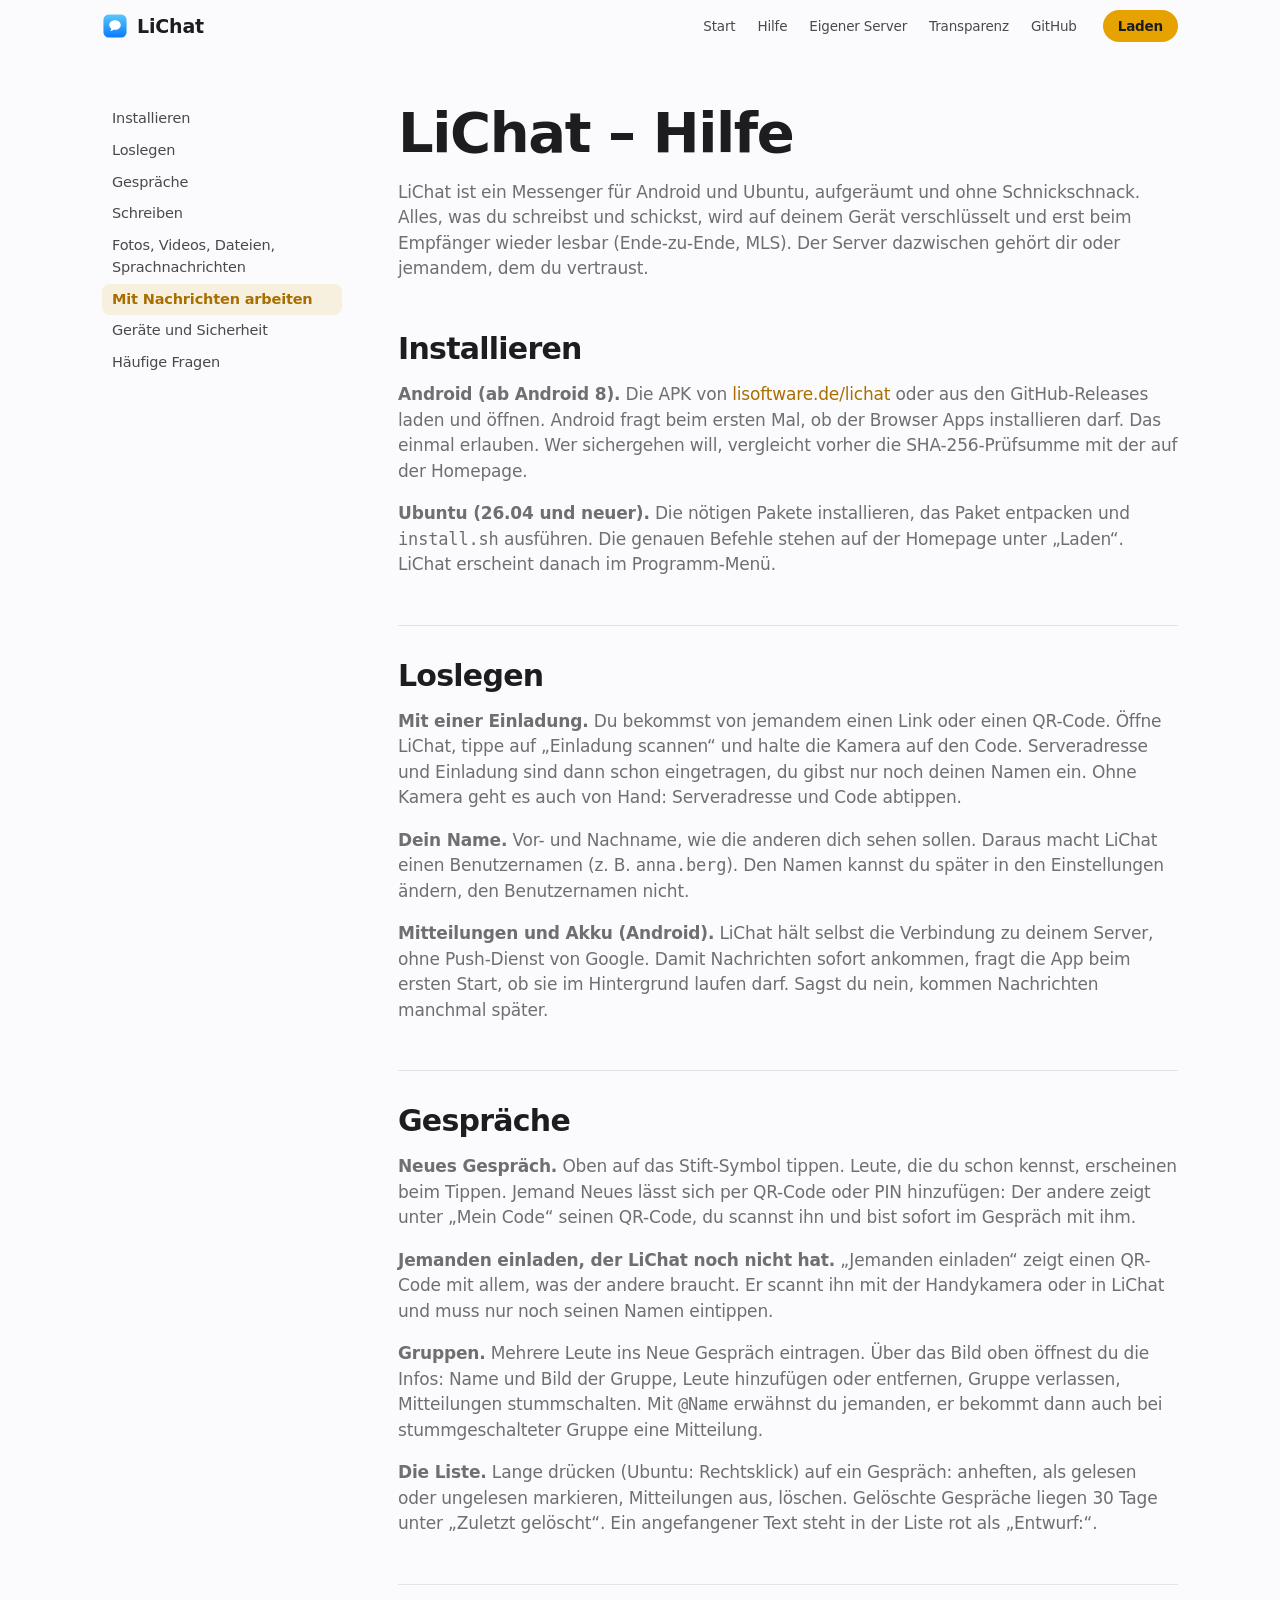
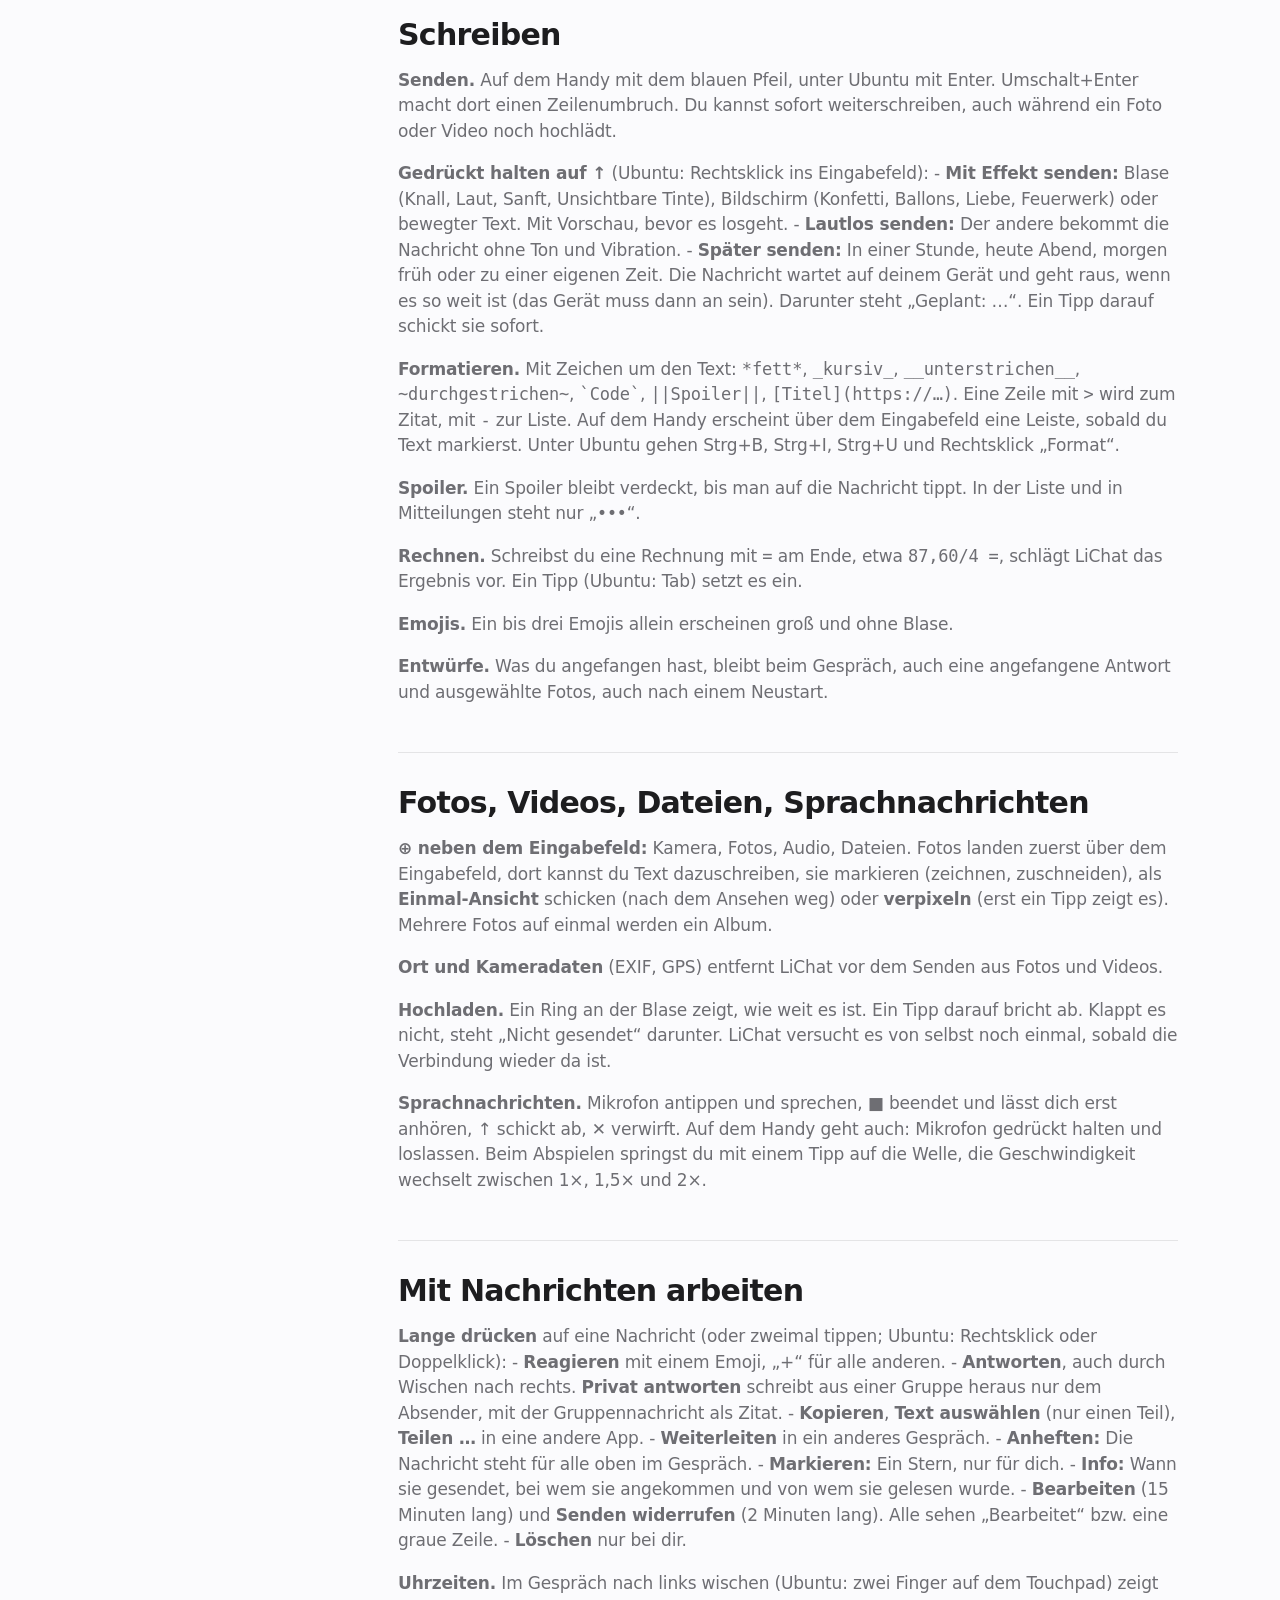
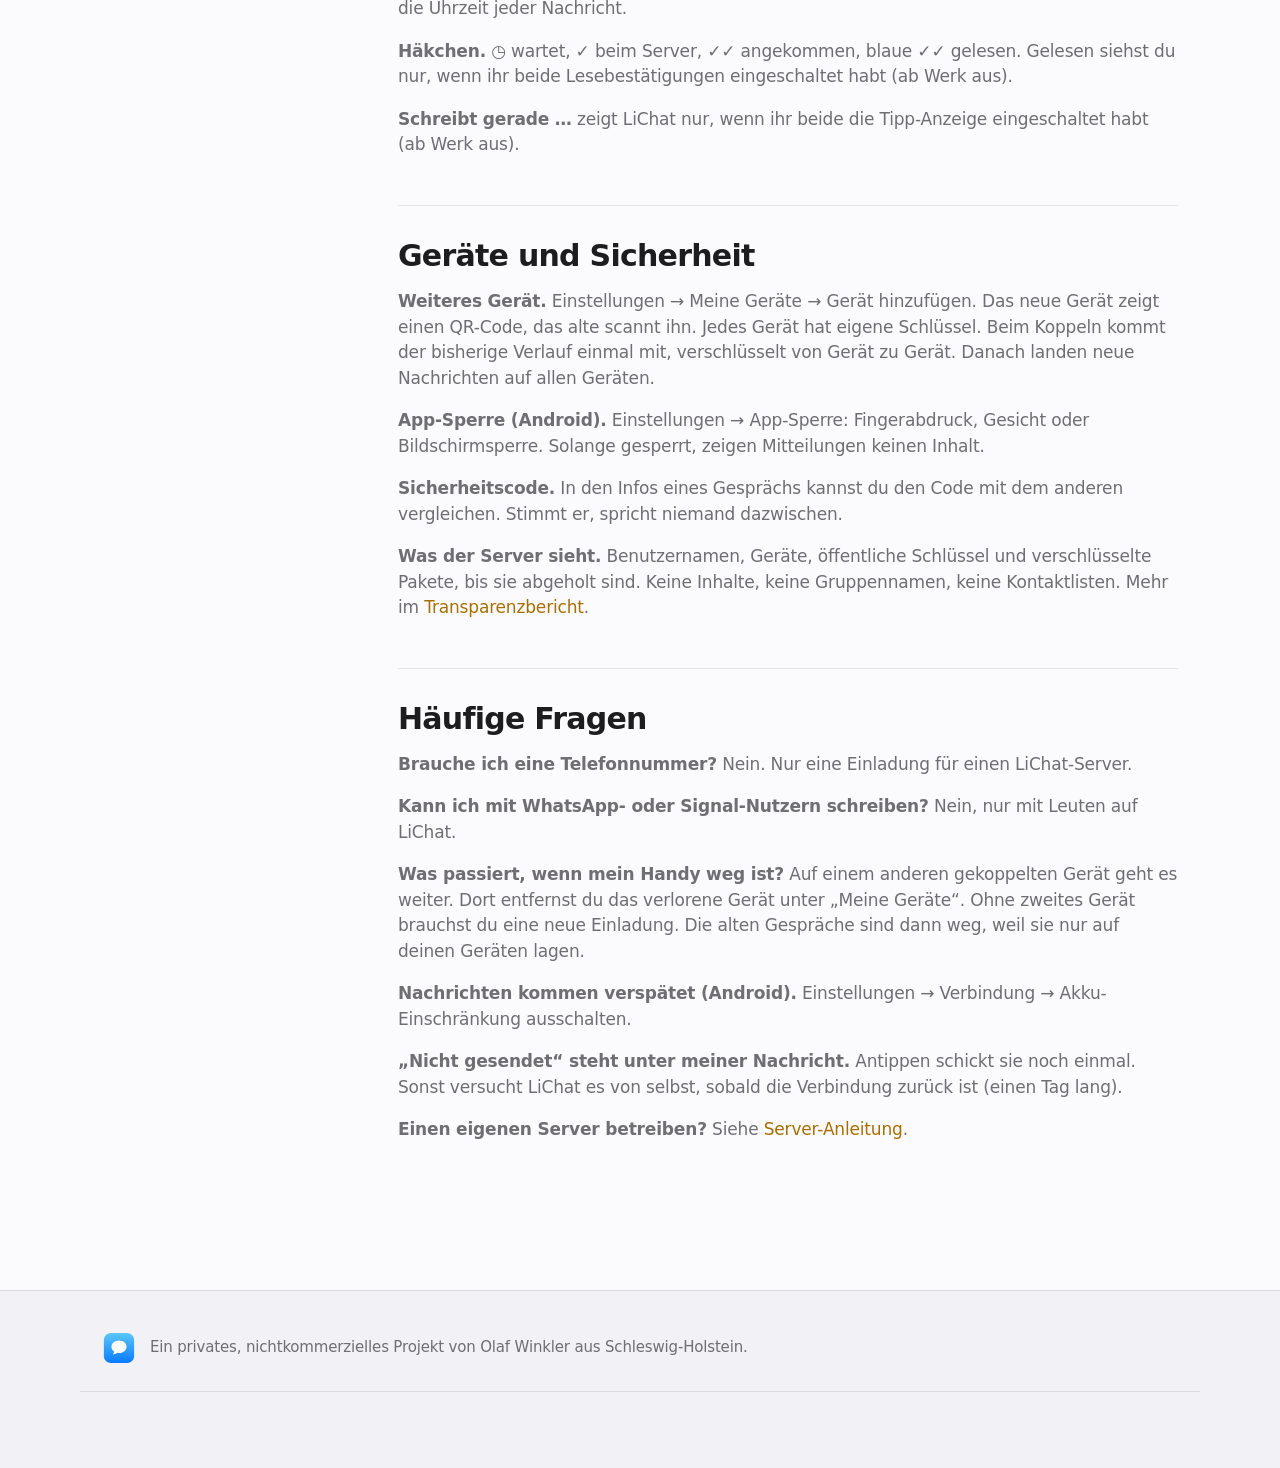
==== homepage/hilfe.html @ 2a0bd109 "[4c46ee84] Homepage für LiChat 1.0: Start, Hilfe, eigener Server, Transparenzbericht homepage/ im St" ====
<!doctype html>
<html lang="de">
<head>
<meta charset="utf-8">
<meta name="viewport" content="width=device-width, initial-scale=1, viewport-fit=cover">
<title>LiChat – Hilfe</title>
<link rel="icon" href="lichat.svg" type="image/svg+xml">
<link rel="stylesheet" href="site.css">
</head>
<body>
<header class="nav">
  <div class="wrap">
    <a class="brand" href="./"><img src="lichat.svg" alt="">LiChat</a>
    <nav class="links">
      <a href="./">Start</a>
      <a href="hilfe.html" aria-current="page">Hilfe</a>
      <a href="server.html">Eigener Server</a>
      <a href="transparenz.html">Transparenz</a>
      <a href="https://github.com/veritasX1/LiChat">GitHub</a>
    </nav>
    <a class="btn small cta" href="./#laden">Laden</a>
  </div>
</header>
<main>
<div class="wrap docs">
  <nav class="toc">
    <a href="#installieren">Installieren</a>
    <a href="#loslegen">Loslegen</a>
    <a href="#gesprache">Gespräche</a>
    <a href="#schreiben">Schreiben</a>
    <a href="#fotos-videos-dateien-sprachnachrichten">Fotos, Videos, Dateien, Sprachnachrichten</a>
    <a href="#mit-nachrichten-arbeiten">Mit Nachrichten arbeiten</a>
    <a href="#gerate-und-sicherheit">Geräte und Sicherheit</a>
    <a href="#haufige-fragen">Häufige Fragen</a>
  </nav>
  <article>
<h1 id="lichat-hilfe">LiChat – Hilfe</h1>
<p>LiChat ist ein Messenger für Android und Ubuntu, aufgeräumt und ohne Schnickschnack.
Alles, was du schreibst und schickst, wird auf deinem Gerät verschlüsselt und erst beim Empfänger wieder lesbar
(Ende-zu-Ende, MLS). Der Server dazwischen gehört dir oder jemandem, dem du vertraust.</p>
<section><h2 id="installieren">Installieren</h2>
<p><strong>Android (ab Android 8).</strong> Die APK von <a href="https://lisoftware.de/lichat/">lisoftware.de/lichat</a> oder aus den
GitHub-Releases laden und öffnen. Android fragt beim ersten Mal, ob der Browser Apps installieren darf. Das einmal
erlauben. Wer sichergehen will, vergleicht vorher die SHA-256-Prüfsumme mit der auf der Homepage.</p>
<p><strong>Ubuntu (26.04 und neuer).</strong> Die nötigen Pakete installieren, das Paket entpacken und <code>install.sh</code> ausführen. Die
genauen Befehle stehen auf der Homepage unter „Laden“. LiChat erscheint danach im Programm-Menü.</p>
</section><section><h2 id="loslegen">Loslegen</h2>
<p><strong>Mit einer Einladung.</strong> Du bekommst von jemandem einen Link oder einen QR-Code. Öffne LiChat, tippe auf
„Einladung scannen“ und halte die Kamera auf den Code. Serveradresse und Einladung sind dann schon eingetragen, du gibst
nur noch deinen Namen ein. Ohne Kamera geht es auch von Hand: Serveradresse und Code abtippen.</p>
<p><strong>Dein Name.</strong> Vor- und Nachname, wie die anderen dich sehen sollen. Daraus macht LiChat einen Benutzernamen
(z. B. <code>anna.berg</code>). Den Namen kannst du später in den Einstellungen ändern, den Benutzernamen nicht.</p>
<p><strong>Mitteilungen und Akku (Android).</strong> LiChat hält selbst die Verbindung zu deinem Server, ohne Push-Dienst von Google.
Damit Nachrichten sofort ankommen, fragt die App beim ersten Start, ob sie im Hintergrund laufen darf. Sagst du nein,
kommen Nachrichten manchmal später.</p>
</section><section><h2 id="gesprache">Gespräche</h2>
<p><strong>Neues Gespräch.</strong> Oben auf das Stift-Symbol tippen. Leute, die du schon kennst, erscheinen beim Tippen. Jemand Neues
lässt sich per QR-Code oder PIN hinzufügen: Der andere zeigt unter „Mein Code“ seinen QR-Code, du scannst ihn und
bist sofort im Gespräch mit ihm.</p>
<p><strong>Jemanden einladen, der LiChat noch nicht hat.</strong> „Jemanden einladen“ zeigt einen QR-Code mit allem, was der andere
braucht. Er scannt ihn mit der Handykamera oder in LiChat und muss nur noch seinen Namen eintippen.</p>
<p><strong>Gruppen.</strong> Mehrere Leute ins Neue Gespräch eintragen. Über das Bild oben öffnest du die Infos: Name und Bild der
Gruppe, Leute hinzufügen oder entfernen, Gruppe verlassen, Mitteilungen stummschalten. Mit <code>@Name</code> erwähnst du jemanden,
er bekommt dann auch bei stummgeschalteter Gruppe eine Mitteilung.</p>
<p><strong>Die Liste.</strong> Lange drücken (Ubuntu: Rechtsklick) auf ein Gespräch: anheften, als gelesen oder ungelesen markieren,
Mitteilungen aus, löschen. Gelöschte Gespräche liegen 30 Tage unter „Zuletzt gelöscht“. Ein angefangener Text steht
in der Liste rot als „Entwurf:“.</p>
</section><section><h2 id="schreiben">Schreiben</h2>
<p><strong>Senden.</strong> Auf dem Handy mit dem blauen Pfeil, unter Ubuntu mit Enter. Umschalt+Enter macht dort einen Zeilenumbruch.
Du kannst sofort weiterschreiben, auch während ein Foto oder Video noch hochlädt.</p>
<p><strong>Gedrückt halten auf ↑</strong> (Ubuntu: Rechtsklick ins Eingabefeld):
- <strong>Mit Effekt senden:</strong> Blase (Knall, Laut, Sanft, Unsichtbare Tinte), Bildschirm (Konfetti, Ballons, Liebe,
  Feuerwerk) oder bewegter Text. Mit Vorschau, bevor es losgeht.
- <strong>Lautlos senden:</strong> Der andere bekommt die Nachricht ohne Ton und Vibration.
- <strong>Später senden:</strong> In einer Stunde, heute Abend, morgen früh oder zu einer eigenen Zeit. Die Nachricht wartet auf
  deinem Gerät und geht raus, wenn es so weit ist (das Gerät muss dann an sein). Darunter steht „Geplant: …“. Ein
  Tipp darauf schickt sie sofort.</p>
<p><strong>Formatieren.</strong> Mit Zeichen um den Text: <code>*fett*</code>, <code>_kursiv_</code>, <code>__unterstrichen__</code>, <code>~durchgestrichen~</code>, <code>`Code`</code>,
<code>||Spoiler||</code>, <code>[Titel](https://…)</code>. Eine Zeile mit <code>&gt;</code> wird zum Zitat, mit <code>-</code> zur Liste. Auf dem Handy erscheint
über dem Eingabefeld eine Leiste, sobald du Text markierst. Unter Ubuntu gehen Strg+B, Strg+I, Strg+U und Rechtsklick
„Format“.</p>
<p><strong>Spoiler.</strong> Ein Spoiler bleibt verdeckt, bis man auf die Nachricht tippt. In der Liste und in Mitteilungen steht nur
„•••“.</p>
<p><strong>Rechnen.</strong> Schreibst du eine Rechnung mit <code>=</code> am Ende, etwa <code>87,60/4 =</code>, schlägt LiChat das Ergebnis vor. Ein Tipp
(Ubuntu: Tab) setzt es ein.</p>
<p><strong>Emojis.</strong> Ein bis drei Emojis allein erscheinen groß und ohne Blase.</p>
<p><strong>Entwürfe.</strong> Was du angefangen hast, bleibt beim Gespräch, auch eine angefangene Antwort und ausgewählte Fotos, auch
nach einem Neustart.</p>
</section><section><h2 id="fotos-videos-dateien-sprachnachrichten">Fotos, Videos, Dateien, Sprachnachrichten</h2>
<p><strong>⊕ neben dem Eingabefeld:</strong> Kamera, Fotos, Audio, Dateien. Fotos landen zuerst über dem Eingabefeld, dort kannst du Text
dazuschreiben, sie markieren (zeichnen, zuschneiden), als <strong>Einmal-Ansicht</strong> schicken (nach dem Ansehen weg) oder
<strong>verpixeln</strong> (erst ein Tipp zeigt es). Mehrere Fotos auf einmal werden ein Album.</p>
<p><strong>Ort und Kameradaten</strong> (EXIF, GPS) entfernt LiChat vor dem Senden aus Fotos und Videos.</p>
<p><strong>Hochladen.</strong> Ein Ring an der Blase zeigt, wie weit es ist. Ein Tipp darauf bricht ab. Klappt es nicht, steht
„Nicht gesendet“ darunter. LiChat versucht es von selbst noch einmal, sobald die Verbindung wieder da ist.</p>
<p><strong>Sprachnachrichten.</strong> Mikrofon antippen und sprechen, ■ beendet und lässt dich erst anhören, ↑ schickt ab, ✕ verwirft.
Auf dem Handy geht auch: Mikrofon gedrückt halten und loslassen. Beim Abspielen springst du mit einem Tipp auf die Welle,
die Geschwindigkeit wechselt zwischen 1×, 1,5× und 2×.</p>
</section><section><h2 id="mit-nachrichten-arbeiten">Mit Nachrichten arbeiten</h2>
<p><strong>Lange drücken</strong> auf eine Nachricht (oder zweimal tippen; Ubuntu: Rechtsklick oder Doppelklick):
- <strong>Reagieren</strong> mit einem Emoji, „+“ für alle anderen.
- <strong>Antworten</strong>, auch durch Wischen nach rechts. <strong>Privat antworten</strong> schreibt aus einer Gruppe heraus nur dem
  Absender, mit der Gruppennachricht als Zitat.
- <strong>Kopieren</strong>, <strong>Text auswählen</strong> (nur einen Teil), <strong>Teilen …</strong> in eine andere App.
- <strong>Weiterleiten</strong> in ein anderes Gespräch.
- <strong>Anheften:</strong> Die Nachricht steht für alle oben im Gespräch.
- <strong>Markieren:</strong> Ein Stern, nur für dich.
- <strong>Info:</strong> Wann sie gesendet, bei wem sie angekommen und von wem sie gelesen wurde.
- <strong>Bearbeiten</strong> (15 Minuten lang) und <strong>Senden widerrufen</strong> (2 Minuten lang). Alle sehen „Bearbeitet“ bzw. eine graue
  Zeile.
- <strong>Löschen</strong> nur bei dir.</p>
<p><strong>Uhrzeiten.</strong> Im Gespräch nach links wischen (Ubuntu: zwei Finger auf dem Touchpad) zeigt die Uhrzeit jeder Nachricht.</p>
<p><strong>Häkchen.</strong> ◷ wartet, ✓ beim Server, ✓✓ angekommen, blaue ✓✓ gelesen. Gelesen siehst du nur, wenn ihr beide
Lesebestätigungen eingeschaltet habt (ab Werk aus).</p>
<p><strong>Schreibt gerade …</strong> zeigt LiChat nur, wenn ihr beide die Tipp-Anzeige eingeschaltet habt (ab Werk aus).</p>
</section><section><h2 id="gerate-und-sicherheit">Geräte und Sicherheit</h2>
<p><strong>Weiteres Gerät.</strong> Einstellungen → Meine Geräte → Gerät hinzufügen. Das neue Gerät zeigt einen QR-Code, das alte
scannt ihn. Jedes Gerät hat eigene Schlüssel. Beim Koppeln kommt der bisherige Verlauf einmal mit, verschlüsselt
von Gerät zu Gerät. Danach landen neue Nachrichten auf allen Geräten.</p>
<p><strong>App-Sperre (Android).</strong> Einstellungen → App-Sperre: Fingerabdruck, Gesicht oder Bildschirmsperre. Solange gesperrt,
zeigen Mitteilungen keinen Inhalt.</p>
<p><strong>Sicherheitscode.</strong> In den Infos eines Gesprächs kannst du den Code mit dem anderen vergleichen. Stimmt er, spricht
niemand dazwischen.</p>
<p><strong>Was der Server sieht.</strong> Benutzernamen, Geräte, öffentliche Schlüssel und verschlüsselte Pakete, bis sie abgeholt sind.
Keine Inhalte, keine Gruppennamen, keine Kontaktlisten. Mehr im <a href="transparenz.html">Transparenzbericht</a>.</p>
</section><section><h2 id="haufige-fragen">Häufige Fragen</h2>
<p><strong>Brauche ich eine Telefonnummer?</strong> Nein. Nur eine Einladung für einen LiChat-Server.</p>
<p><strong>Kann ich mit WhatsApp- oder Signal-Nutzern schreiben?</strong> Nein, nur mit Leuten auf LiChat.</p>
<p><strong>Was passiert, wenn mein Handy weg ist?</strong> Auf einem anderen gekoppelten Gerät geht es weiter. Dort entfernst du das
verlorene Gerät unter „Meine Geräte“. Ohne zweites Gerät brauchst du eine neue Einladung. Die alten Gespräche sind dann
weg, weil sie nur auf deinen Geräten lagen.</p>
<p><strong>Nachrichten kommen verspätet (Android).</strong> Einstellungen → Verbindung → Akku-Einschränkung ausschalten.</p>
<p><strong>„Nicht gesendet“ steht unter meiner Nachricht.</strong> Antippen schickt sie noch einmal. Sonst versucht LiChat es von
selbst, sobald die Verbindung zurück ist (einen Tag lang).</p>
<p><strong>Einen eigenen Server betreiben?</strong> Siehe <a href="server.html">Server-Anleitung</a>.</p></section>
  </article>
</div>
</main>
<footer>
  <div class="wrap made">
    <img src="lichat.svg" alt="" width="34" height="34">
    <p>Ein privates, nichtkommerzielles Projekt von Olaf Winkler aus Schleswig-Holstein.</p>
  </div>
</footer>
<script src="site.js"></script>
</body>
</html>
---- homepage/site.css ----
/* LiNotes – website. System fonts only, nothing loaded from other servers. */
:root {
  --bg: #fbfbfd;
  --bg-alt: #f2f2f6;
  --card: #ffffff;
  --text: #1d1d1f;
  --muted: #6e6e73;
  --line: rgba(0, 0, 0, 0.09);
  --accent: #e6a200;
  --accent-text: #a86f00;
  --accent-soft: rgba(230, 162, 0, 0.12);
  --on-accent: #1d1d1f;
  --shadow: 0 30px 80px -30px rgba(0, 0, 0, 0.35), 0 10px 30px -15px rgba(0, 0, 0, 0.2);
  --radius: 22px;
  --nav: rgba(251, 251, 253, 0.72);
  --font: -apple-system, BlinkMacSystemFont, "SF Pro Display", "Segoe UI", Ubuntu, Cantarell, "Noto Sans", system-ui, sans-serif;
  --mono: ui-monospace, "SF Mono", "Ubuntu Mono", "DejaVu Sans Mono", Menlo, monospace;
  color-scheme: light;
}
@media (prefers-color-scheme: dark) {
  :root {
    --bg: #000000;
    --bg-alt: #101012;
    --card: #1c1c1e;
    --text: #f5f5f7;
    --muted: #a1a1a6;
    --line: rgba(255, 255, 255, 0.12);
    --accent: #ffc940;
    --accent-text: #ffc940;
    --accent-soft: rgba(255, 201, 64, 0.14);
    --shadow: 0 30px 80px -30px rgba(0, 0, 0, 0.9), 0 10px 30px -15px rgba(0, 0, 0, 0.6);
    --nav: rgba(16, 16, 18, 0.72);
    color-scheme: dark;
  }
}

* { box-sizing: border-box; }
html { scroll-behavior: smooth; scroll-padding-top: 64px; }
body {
  margin: 0;
  background: var(--bg);
  color: var(--text);
  font: 17px/1.5 var(--font);
  letter-spacing: -0.01em;
  -webkit-font-smoothing: antialiased;
  overflow-x: hidden;
}
img { max-width: 100%; height: auto; display: block; }
a { color: var(--accent-text); text-decoration: none; }
a:hover { text-decoration: underline; }
code, pre, kbd { font-family: var(--mono); }
.wrap { max-width: 1120px; margin: 0 auto; padding: 0 22px; }
.narrow { max-width: 760px; margin: 0 auto; padding: 0 22px; }
.center { text-align: center; }

/* --- app strip (same on every app page) --- */
.apps { background: #1d1d1f; font-size: 12px; letter-spacing: 0; }
.apps .wrap { display: flex; justify-content: center; gap: 30px; height: 34px; align-items: center; }
.apps a { color: #d2d2d7; opacity: 0.8; }
.apps a:hover { opacity: 1; text-decoration: none; color: #fff; }
.apps a[aria-current] { color: #fff; opacity: 1; }

/* --- navigation --- */
.nav {
  position: sticky; top: 0; z-index: 50;
  background: var(--nav);
  backdrop-filter: saturate(180%) blur(20px);
  -webkit-backdrop-filter: saturate(180%) blur(20px);
  border-bottom: 1px solid transparent;
  transition: border-color 0.3s;
}
.nav.scrolled { border-bottom-color: var(--line); }
.nav .wrap { display: flex; align-items: center; gap: 26px; height: 52px; }
.nav .brand { display: flex; align-items: center; gap: 9px; font-weight: 600; color: var(--text); font-size: 19px; }
.nav .brand img { width: 26px; height: 26px; }
.nav .links { display: flex; gap: 22px; margin-left: auto; font-size: 13.5px; }
.nav .links a { color: var(--text); opacity: 0.8; }
.nav .links a:hover, .nav .links a.active { opacity: 1; text-decoration: none; color: var(--accent-text); }
.nav .cta { font-size: 13.5px; }
@media (max-width: 760px) { .nav .links { display: none; } .nav .cta { margin-left: auto; } }

/* --- buttons --- */
.btn {
  display: inline-flex; align-items: center; gap: 8px;
  padding: 12px 24px; border-radius: 980px;
  background: var(--accent); color: var(--on-accent); font-weight: 600; font-size: 17px;
  transition: transform 0.2s, filter 0.2s;
}
.btn:hover { text-decoration: none; filter: brightness(1.06); transform: translateY(-1px); }
.btn.small { padding: 6px 15px; font-size: 13.5px; }
.btn.ghost { background: transparent; color: var(--accent-text); box-shadow: inset 0 0 0 1.5px var(--accent); }
.link-arrow::after { content: " ›"; }

/* --- type --- */
.eyebrow { color: var(--accent-text); font-weight: 600; font-size: 17px; margin: 0 0 8px; }
h1, h2, h3 { letter-spacing: -0.025em; line-height: 1.07; margin: 0; }
.display { font-size: clamp(44px, 7.4vw, 92px); font-weight: 700; }
.headline { font-size: clamp(34px, 5vw, 60px); font-weight: 700; }
.title { font-size: clamp(26px, 3.2vw, 40px); font-weight: 700; }
.lead { font-size: clamp(19px, 2vw, 24px); color: var(--muted); line-height: 1.35; margin: 18px 0 0; font-weight: 500; }
.gradient-text {
  background: linear-gradient(100deg, #ff9f0a 0%, #e6a200 35%, #ff5e7e 70%, #bf5af2 100%);
  -webkit-background-clip: text; background-clip: text; color: transparent;
}

/* --- sections --- */
section { padding: 120px 0; }
section.alt { background: var(--bg-alt); }
.section-head { max-width: 820px; margin: 0 auto 64px; text-align: center; }

/* --- hero --- */
.hero { padding: 90px 0 40px; text-align: center; overflow: hidden; }
.hero .badge {
  display: inline-block; padding: 6px 14px; border-radius: 980px; font-size: 14px; font-weight: 600;
  background: var(--accent-soft); color: var(--accent-text); margin-bottom: 22px;
}
.hero .actions { display: flex; gap: 14px; justify-content: center; flex-wrap: wrap; margin-top: 34px; }
.hero-stage { position: relative; margin: 70px auto 0; max-width: 1080px; padding-bottom: 40px; }
.hero-stage .window { transform: perspective(2400px) rotateX(var(--tilt, 8deg)) scale(var(--scale, 0.96)); transform-origin: 50% 0; transition: transform 0.1s linear; }
.hero-stage .phone { position: absolute; right: -2%; bottom: -10px; width: 23%; min-width: 150px; }

/* --- device frames --- */
.window {
  border-radius: 14px; overflow: hidden; box-shadow: var(--shadow);
  border: 1px solid var(--line); background: var(--card);
}
.phone {
  border-radius: 46px; padding: 10px; background: #111;
  box-shadow: var(--shadow), inset 0 0 0 2px #2a2a2c;
}
.phone img { border-radius: 37px; width: 100%; }
.phone::before {
  content: ""; position: absolute; left: 50%; top: 18px; width: 26%; height: 22px; transform: translateX(-50%);
  background: #111; border-radius: 20px; z-index: 2;
}
.phone { position: relative; }

/* --- reveal animation --- */
.reveal { opacity: 0; transform: translateY(40px); transition: opacity 0.9s cubic-bezier(.2,.7,.2,1), transform 0.9s cubic-bezier(.2,.7,.2,1); }
.reveal.in { opacity: 1; transform: none; }
.reveal.d1 { transition-delay: 0.08s; } .reveal.d2 { transition-delay: 0.16s; } .reveal.d3 { transition-delay: 0.24s; }
@media (prefers-reduced-motion: reduce) { .reveal { opacity: 1; transform: none; transition: none; } .hero-stage .window { transform: none !important; } }

/* --- story: sticky picture, text steps --- */
.story { display: grid; grid-template-columns: 0.85fr 1.15fr; gap: 60px; align-items: start; }
.story .steps .step { min-height: 70vh; display: flex; flex-direction: column; justify-content: center; opacity: 0.28; transition: opacity 0.5s; }
.story .steps .step.active { opacity: 1; }
.story .steps .step h3 { font-size: clamp(26px, 3vw, 36px); margin-bottom: 14px; }
.story .steps .step p { color: var(--muted); font-size: 19px; margin: 0; }
.story .stage { position: sticky; top: 14vh; height: 72vh; display: flex; align-items: center; }
.story .stage .frames { position: relative; width: 100%; aspect-ratio: 16 / 10; }
.story .stage .window { position: absolute; inset: 0; opacity: 0; transform: scale(0.97); transition: opacity 0.6s, transform 0.6s; }
.story .stage .window.show { opacity: 1; transform: none; }
.story .stage .window img { width: 100%; height: 100%; object-fit: cover; object-position: top left; }
@media (max-width: 900px) {
  .story { grid-template-columns: 1fr; }
  .story .stage { display: none; }
  .story .steps .step { min-height: 0; opacity: 1; padding: 30px 0; }
  .story .steps .step .mobile-shot { display: block; margin-top: 22px; }
}
.story .mobile-shot { display: none; }

/* --- tiles --- */
.tiles { display: grid; grid-template-columns: repeat(3, 1fr); gap: 20px; }
.tile {
  background: var(--card); border-radius: var(--radius); padding: 30px 28px; border: 1px solid var(--line);
  transition: transform 0.35s, box-shadow 0.35s;
}
.tile:hover { transform: translateY(-4px); box-shadow: var(--shadow); }
.tile .icon { font-size: 30px; line-height: 1; margin-bottom: 18px; display: inline-flex; width: 52px; height: 52px; border-radius: 14px; align-items: center; justify-content: center; background: var(--accent-soft); }
.tile h3 { font-size: 21px; margin-bottom: 8px; }
.tile p { color: var(--muted); margin: 0; font-size: 16px; }
.tile.wide { grid-column: span 2; }
@media (max-width: 900px) { .tiles { grid-template-columns: 1fr 1fr; } }
@media (max-width: 600px) { .tiles { grid-template-columns: 1fr; } .tile.wide { grid-column: auto; } }

/* --- segmented control + showcase --- */
.segmented { display: inline-flex; padding: 4px; border-radius: 980px; background: var(--card); border: 1px solid var(--line); gap: 2px; flex-wrap: wrap; justify-content: center; }
.segmented button {
  border: 0; background: transparent; color: var(--text); font: 600 15px var(--font); padding: 9px 18px; border-radius: 980px; cursor: pointer;
  transition: background 0.25s, color 0.25s;
}
.segmented button.on { background: var(--accent); color: var(--on-accent); }
.showcase { display: grid; grid-template-columns: 1fr 260px; gap: 40px; align-items: end; margin-top: 46px; }
.showcase .caption { grid-column: 1 / -1; text-align: center; color: var(--muted); font-size: 18px; min-height: 2.8em; }
.showcase .window, .showcase .phone { transition: opacity 0.35s; }
.showcase.fading .window, .showcase.fading .phone { opacity: 0; }
@media (max-width: 800px) { .showcase { grid-template-columns: 1fr; } .showcase .phone { width: 60%; margin: 0 auto; } }

/* --- carousel of phone screens --- */
.carousel { display: flex; gap: 28px; overflow-x: auto; scroll-snap-type: x mandatory; padding: 20px 22px 40px; scrollbar-width: none; }
.carousel::-webkit-scrollbar { display: none; }
.carousel figure { flex: 0 0 250px; margin: 0; scroll-snap-align: center; text-align: center; }
.carousel figcaption { margin-top: 16px; font-weight: 600; }
.carousel figcaption span { display: block; font-weight: 400; color: var(--muted); font-size: 15px; }
.carousel-nav { display: flex; justify-content: center; gap: 12px; }
.carousel-nav button {
  width: 40px; height: 40px; border-radius: 50%; border: 0; background: var(--card); color: var(--text); font-size: 20px; cursor: pointer;
  box-shadow: inset 0 0 0 1px var(--line);
}

/* --- split feature --- */
.split { display: grid; grid-template-columns: 1fr 1fr; gap: 64px; align-items: center; }
.split.reverse > :first-child { order: 2; }
.split ul.checks { list-style: none; padding: 0; margin: 26px 0 0; }
.split ul.checks li { padding: 8px 0 8px 32px; position: relative; color: var(--muted); }
.split ul.checks li b { color: var(--text); font-weight: 600; }
.split ul.checks li::before { content: "✓"; position: absolute; left: 0; color: var(--accent-text); font-weight: 700; }
@media (max-width: 900px) { .split { grid-template-columns: 1fr; gap: 40px; } .split.reverse > :first-child { order: 0; } }

/* --- privacy numbers --- */
.facts { display: grid; grid-template-columns: repeat(4, 1fr); gap: 20px; text-align: center; margin-top: 60px; }
.facts .num { font-size: clamp(36px, 4.4vw, 56px); font-weight: 700; letter-spacing: -0.03em; }
.facts .lbl { color: var(--muted); font-size: 15px; }
@media (max-width: 700px) { .facts { grid-template-columns: 1fr 1fr; } }

/* --- download cards --- */
.downloads { display: grid; grid-template-columns: repeat(3, 1fr); gap: 20px; }
.download { min-width: 0; background: var(--card); border: 1px solid var(--line); border-radius: var(--radius); padding: 32px 28px; display: flex; flex-direction: column; }
.download h3 { font-size: 26px; margin-bottom: 6px; }
.download .meta { color: var(--muted); font-size: 15px; margin-bottom: 22px; }
.download .grow { flex: 1; }
.download .btn { align-self: flex-start; margin-top: 18px; }
.download details { margin-top: 14px; color: var(--muted); font-size: 15px; }
.download details summary { cursor: pointer; color: var(--accent-text); }
.download .qr { width: 150px; margin: 14px 0; background: #fff; padding: 8px; border-radius: 12px; }
@media (max-width: 900px) { .downloads { grid-template-columns: 1fr; } }

/* --- code / terminal --- */
.terminal {
  position: relative; background: #1c1c1e; color: #f5f5f7; border-radius: 14px; overflow: hidden;
  box-shadow: var(--shadow); font: 14.5px/1.6 var(--mono); margin: 22px 0;
}
.terminal .bar { display: flex; gap: 7px; padding: 12px 14px; background: #2c2c2e; }
.terminal .bar i { width: 12px; height: 12px; border-radius: 50%; background: #ff5f57; }
.terminal .bar i:nth-child(2) { background: #febc2e; } .terminal .bar i:nth-child(3) { background: #28c840; }
.terminal .bar span { margin-left: 10px; color: #a1a1a6; font-size: 12.5px; font-family: var(--font); }
.terminal pre { margin: 0; padding: 18px 20px; overflow-x: auto; white-space: pre; }
.terminal .p { color: #ffc940; } .terminal .ok { color: #30d158; } .terminal .dim { color: #8e8e93; } .terminal .b { font-weight: 700; color: #fff; }
.copy {
  position: absolute; right: 10px; top: 6px; border: 0; border-radius: 8px; padding: 4px 10px; font: 600 12.5px var(--font);
  background: rgba(255, 255, 255, 0.12); color: #fff; cursor: pointer;
}
.copy.done { background: #30d158; color: #000; }
code.inline { background: var(--accent-soft); padding: 1px 6px; border-radius: 6px; font-size: 0.92em; }
kbd { font-size: 0.85em; padding: 2px 7px; border-radius: 6px; border: 1px solid var(--line); background: var(--card); box-shadow: 0 1px 0 var(--line); }

/* --- docs pages (help, server) --- */
.docs { display: grid; grid-template-columns: 240px 1fr; gap: 56px; padding-top: 50px; padding-bottom: 100px; }
.docs nav.toc { position: sticky; top: 76px; align-self: start; max-height: calc(100vh - 100px); overflow-y: auto; font-size: 14.5px; }
.docs nav.toc .search { width: 100%; padding: 9px 12px; border-radius: 10px; border: 1px solid var(--line); background: var(--card); color: var(--text); font: 15px var(--font); margin-bottom: 16px; }
.docs nav.toc h4 { margin: 18px 0 6px; font-size: 12px; text-transform: uppercase; letter-spacing: 0.06em; color: var(--muted); }
.docs nav.toc a { display: block; padding: 5px 10px; border-radius: 8px; color: var(--text); opacity: 0.8; }
.docs nav.toc a:hover { background: var(--accent-soft); text-decoration: none; opacity: 1; }
.docs nav.toc a.active { background: var(--accent-soft); color: var(--accent-text); opacity: 1; font-weight: 600; }
.docs article h1 { font-size: clamp(38px, 5vw, 56px); margin-bottom: 14px; }
.docs article > .lead { margin-bottom: 40px; }
.docs article section { padding: 34px 0 30px; border-top: 1px solid var(--line); }
.docs article section:first-of-type { border-top: 0; }
.docs article h2 { font-size: 30px; margin-bottom: 14px; }
.docs article h3 { font-size: 20px; margin: 26px 0 8px; }
.docs article p, .docs article li { color: var(--muted); }
.docs article p b, .docs article li b { color: var(--text); }
.docs article ol, .docs article ul { padding-left: 22px; }
.docs article li { margin: 6px 0; }
.docs .shots { display: grid; grid-template-columns: 1fr 200px; gap: 26px; align-items: end; margin: 22px 0 8px; }
.docs .shots.single { grid-template-columns: 1fr; }
.docs .shots .phone { border-radius: 30px; padding: 6px; }
.docs .shots .phone img { border-radius: 25px; }
.docs .shots .phone::before { top: 11px; height: 14px; }
.docs .note { background: var(--accent-soft); border-radius: 14px; padding: 14px 18px; margin: 18px 0; color: var(--text); font-size: 16px; }
.docs .tag { display: inline-block; font-size: 12px; font-weight: 600; padding: 2px 8px; border-radius: 6px; background: var(--card); border: 1px solid var(--line); color: var(--muted); margin-right: 4px; vertical-align: 2px; }
.docs section.hidden { display: none; }
.docs .steps-list { counter-reset: step; list-style: none; padding: 0; }
.docs .steps-list > li { counter-increment: step; position: relative; padding: 4px 0 18px 54px; }
.docs .steps-list > li::before {
  content: counter(step); position: absolute; left: 0; top: 0; width: 36px; height: 36px; border-radius: 50%;
  background: var(--accent); color: var(--on-accent); font-weight: 700; display: flex; align-items: center; justify-content: center;
}
.docs .steps-list > li > b:first-child { display: block; color: var(--text); font-size: 19px; margin-bottom: 4px; }
@media (max-width: 900px) { .docs { grid-template-columns: 1fr; } .docs nav.toc { position: static; max-height: none; } .docs .shots { grid-template-columns: 1fr; } .docs .shots .phone { width: 60%; margin: 0 auto; } }

/* --- lightbox --- */
.zoomable { cursor: zoom-in; }
.lightbox {
  position: fixed; inset: 0; z-index: 100; background: rgba(0, 0, 0, 0.82); display: flex; align-items: center; justify-content: center;
  padding: 30px; opacity: 0; pointer-events: none; transition: opacity 0.25s; cursor: zoom-out;
}
.lightbox.open { opacity: 1; pointer-events: auto; }
.lightbox img { max-width: 100%; max-height: 100%; border-radius: 12px; box-shadow: 0 30px 90px rgba(0, 0, 0, 0.6); }

/* --- footer --- */
footer { background: var(--bg-alt); color: var(--muted); font-size: 13px; padding: 40px 0 50px; border-top: 1px solid var(--line); }
footer .made { display: flex; align-items: center; gap: 14px; padding-bottom: 26px; margin-bottom: 26px; border-bottom: 1px solid var(--line); }
footer .made p { margin: 0; font-size: 15px; color: var(--muted); }
footer .made b { color: var(--text); font-size: 17px; }
footer .cols { display: grid; grid-template-columns: repeat(3, 1fr); gap: 30px; }
footer h4 { color: var(--text); font-size: 13px; margin: 0 0 8px; }
footer p { margin: 0 0 6px; }
@media (max-width: 700px) { footer .cols { grid-template-columns: 1fr; } }

/* --- diagram (server page) --- */
.diagram { background: var(--card); border: 1px solid var(--line); border-radius: var(--radius); padding: 26px; margin: 22px 0; }
.diagram svg { width: 100%; height: auto; }
.diagram text { fill: var(--text); font: 600 14px var(--font); }
.diagram .sub { fill: var(--muted); font-weight: 400; font-size: 12.5px; }
.diagram .box { fill: var(--bg-alt); stroke: var(--line); }
.diagram .acc { fill: var(--accent-soft); stroke: var(--accent); }
.diagram .wire { stroke: var(--accent); stroke-width: 2; fill: none; stroke-dasharray: 6 6; animation: flow 1.2s linear infinite; }
@keyframes flow { to { stroke-dashoffset: -24; } }

/* window with an overlapping phone (like the hero) */
.duo { position: relative; padding: 0 9% 40px 0; }
.duo .phone { position: absolute; right: 0; bottom: 0; width: 21%; min-width: 120px; }
.showcase.duo-wrap { display: block; max-width: 1000px; margin-left: auto; margin-right: auto; }
.showcase.duo-wrap .caption { margin-top: 26px; }
.docs .shots > div:not(.window):not(.phone) { align-self: start; }
@media (max-width: 600px) {
  .phone { border-radius: 26px; padding: 5px; }
  .phone img { border-radius: 22px; }
  .phone::before { top: 9px; height: 10px; }
  .hero-stage .phone, .duo .phone { width: 30%; min-width: 0; }
  .hero-stage .phone { right: 0; bottom: 0; }
  section { padding: 80px 0; }
}

/* --- example pages: coverage tables, notices, how-to steps --- */
.table-wrap { overflow-x: auto; background: var(--card); border: 1px solid var(--line); border-radius: var(--radius); }
table.coverage { width: 100%; border-collapse: collapse; font-size: 15px; min-width: 640px; }
table.coverage th { text-align: left; font-size: 12.5px; text-transform: uppercase; letter-spacing: 0.04em; color: var(--muted); padding: 14px 18px 8px; }
table.coverage td { padding: 12px 18px; border-top: 1px solid var(--line); vertical-align: top; color: var(--muted); }
table.coverage td:first-child { color: var(--text); font-weight: 600; white-space: nowrap; }
table.coverage td b { color: var(--text); }
.pill { display: inline-block; border-radius: 980px; padding: 2px 10px; font-size: 12.5px; font-weight: 600; white-space: nowrap; }
.pill.full { background: rgba(48, 209, 88, 0.16); color: #1c8a3a; }
.pill.part { background: rgba(255, 159, 10, 0.16); color: #b36b00; }
.pill.doc { background: rgba(10, 132, 255, 0.14); color: #0a63c2; }
.pill.no { background: rgba(142, 142, 147, 0.18); color: var(--muted); }
@media (prefers-color-scheme: dark) {
  .pill.full { color: #30d158; } .pill.part { color: #ffb340; } .pill.doc { color: #64b5ff; }
}
.legend { display: flex; gap: 14px; flex-wrap: wrap; justify-content: center; margin: 0 0 22px; color: var(--muted); font-size: 14px; }
.notice { max-width: 860px; margin: 0 auto; border-radius: var(--radius); padding: 30px 32px; background: var(--card);
  border: 2px solid var(--accent); box-shadow: var(--shadow); }
.notice h3 { font-size: clamp(24px, 3vw, 32px); margin-bottom: 12px; }
.notice p { color: var(--muted); font-size: 17.5px; margin: 10px 0 0; }
.notice p b { color: var(--text); }
.notice ul { margin: 14px 0 0; padding-left: 22px; color: var(--muted); }
.notice ul li { margin: 6px 0; }
.notice ul li b { color: var(--text); }
.small-note { max-width: 860px; margin: 26px auto 0; color: var(--muted); font-size: 14px; text-align: center; }
ol.howto { counter-reset: step; list-style: none; padding: 0; max-width: 860px; margin: 0 auto; }
ol.howto > li { counter-increment: step; position: relative; padding: 4px 0 26px 62px; color: var(--muted); }
ol.howto > li::before { content: counter(step); position: absolute; left: 0; top: 0; width: 42px; height: 42px; border-radius: 50%;
  background: var(--accent); color: var(--on-accent); font-weight: 700; font-size: 18px; display: flex; align-items: center; justify-content: center; }
ol.howto > li > b:first-child { display: block; color: var(--text); font-size: 20px; margin-bottom: 4px; }
ol.howto code { font-family: var(--mono); background: var(--accent-soft); padding: 1px 6px; border-radius: 6px; font-size: 0.9em; color: var(--text); }
.trio { display: grid; grid-template-columns: repeat(3, 1fr); gap: 20px; }
@media (max-width: 900px) { .trio { grid-template-columns: 1fr; } }
.report-pair { display: grid; grid-template-columns: 1fr 1fr; gap: 26px; }
@media (max-width: 800px) { .report-pair { grid-template-columns: 1fr; } }
.report-pair .window { background: #fff; }
.downloads.two { grid-template-columns: 1fr 1fr; }
@media (max-width: 900px) { .downloads.two { grid-template-columns: 1fr; } }

/* Agile manifesto, quoted in full on the help page */
blockquote.manifest {
  margin: 12px 0;
  padding: 14px 18px;
  border-left: 3px solid var(--accent);
  background: var(--accent-soft);
  border-radius: 0 10px 10px 0;
}
blockquote.manifest p { margin: 8px 0; }
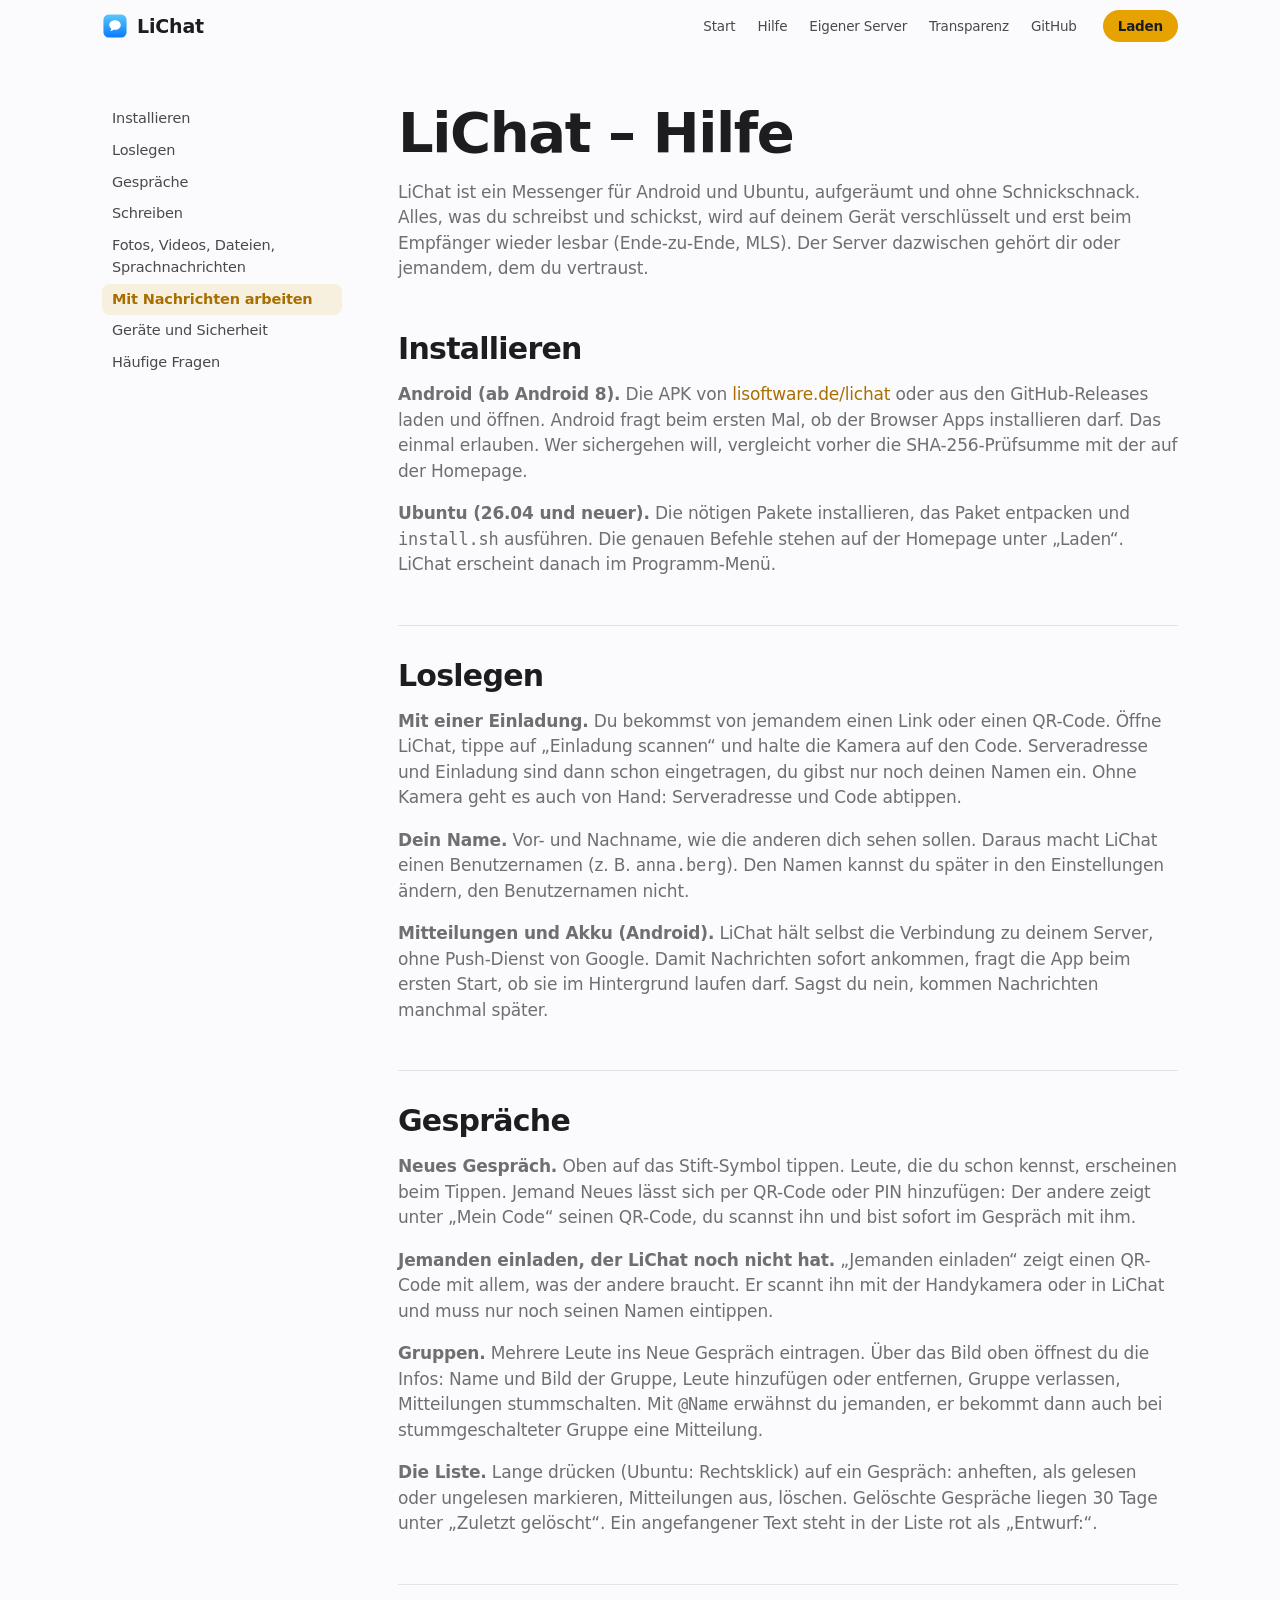
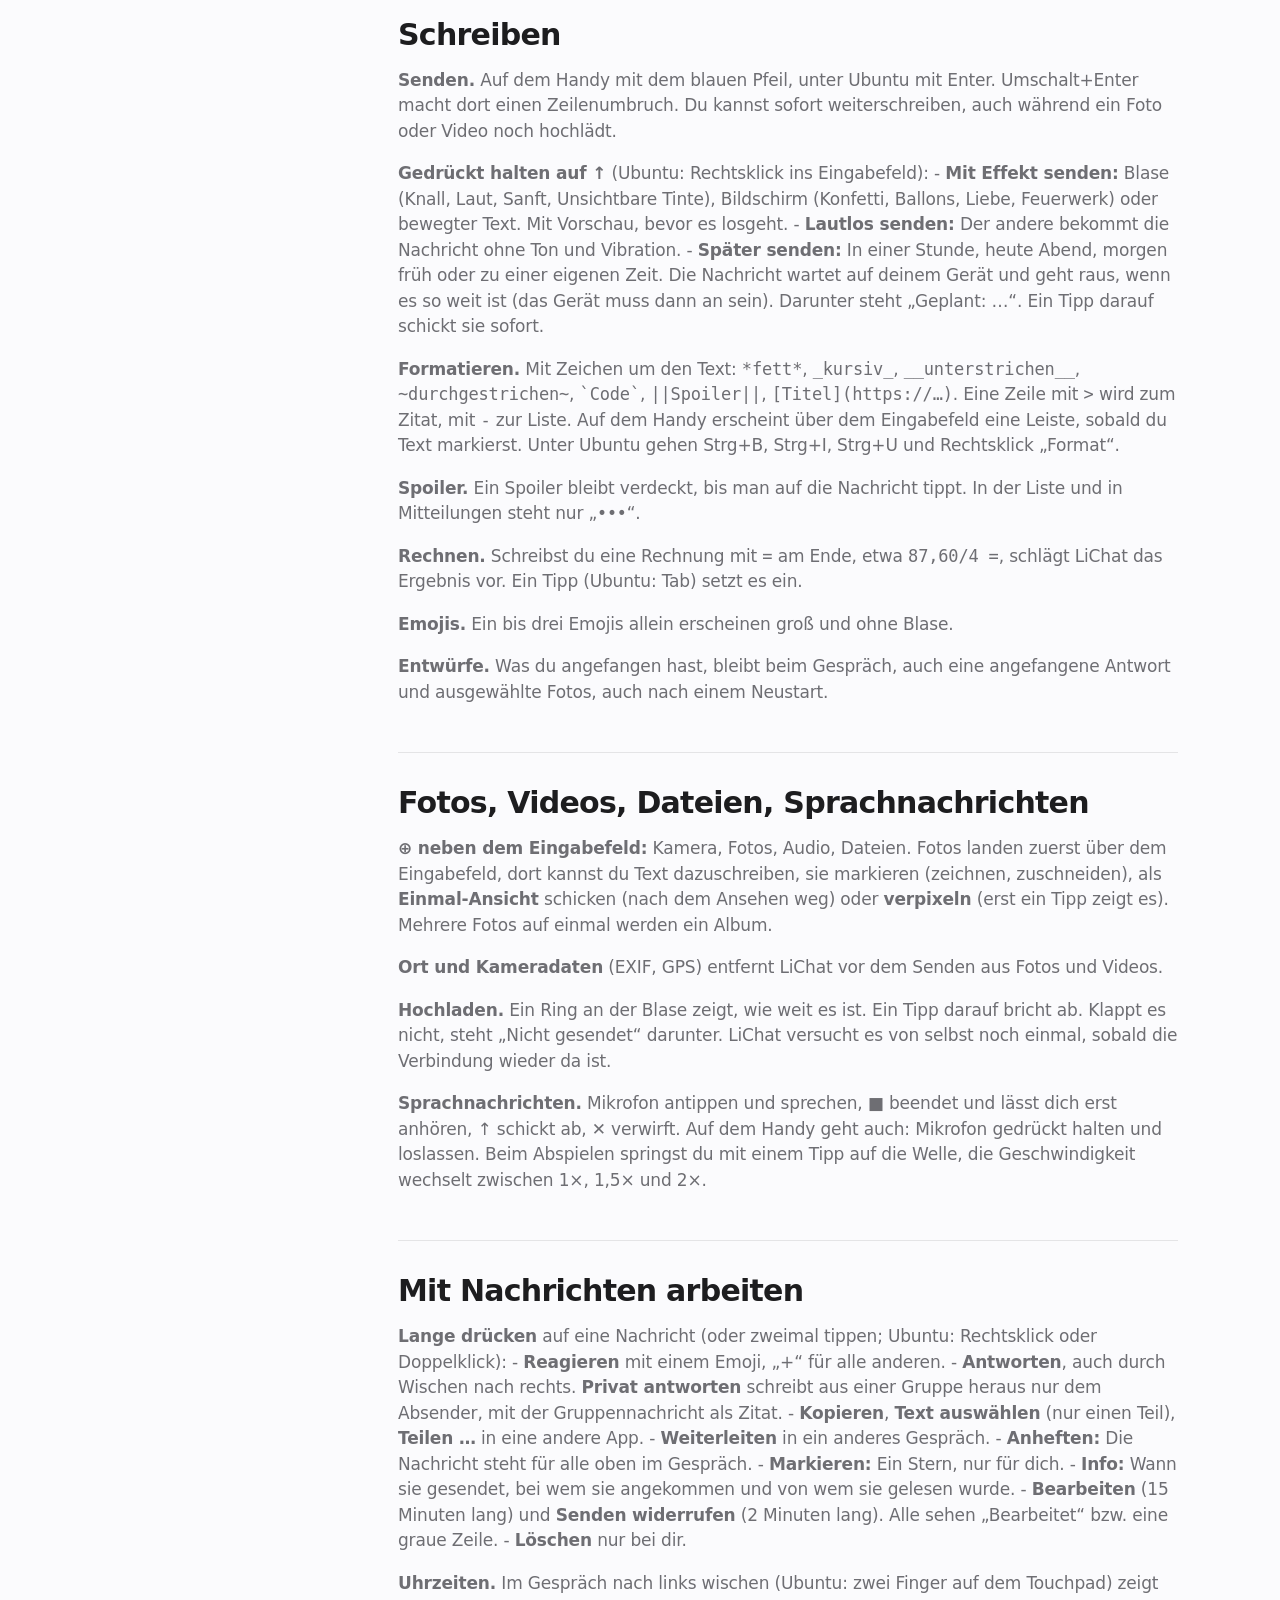
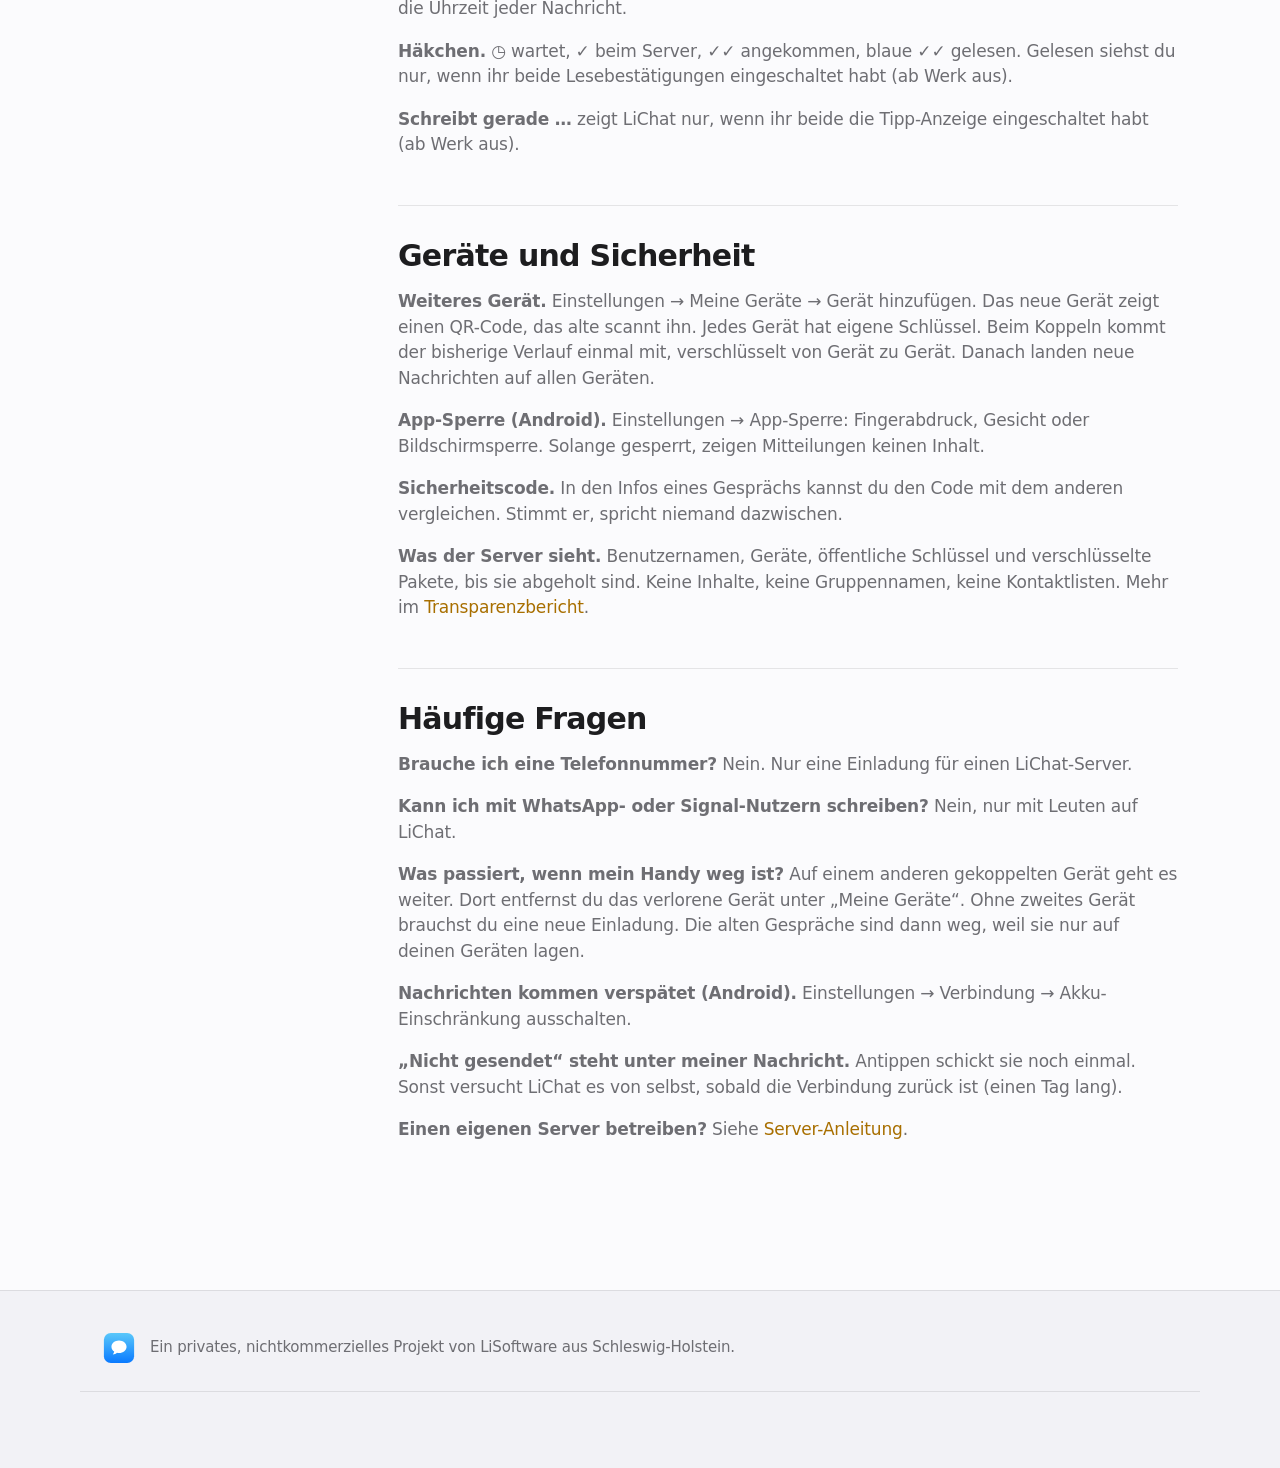
==== commit 725c22fe: "[4c46ee84] Homepage für LiChat 1.0: Start, Hilfe, eigener Server, Transparenzbericht homepage/ im St" ====
--- a/homepage/hilfe.html
+++ b/homepage/hilfe.html
@@ -139,7 +139,7 @@
 <footer>
   <div class="wrap made">
     <img src="lichat.svg" alt="" width="34" height="34">
-    <p>Ein privates, nichtkommerzielles Projekt von Olaf Winkler aus Schleswig-Holstein.</p>
+    <p>Ein privates, nichtkommerzielles Projekt von LiSoftware aus Schleswig-Holstein.</p>
   </div>
 </footer>
 <script src="site.js"></script>
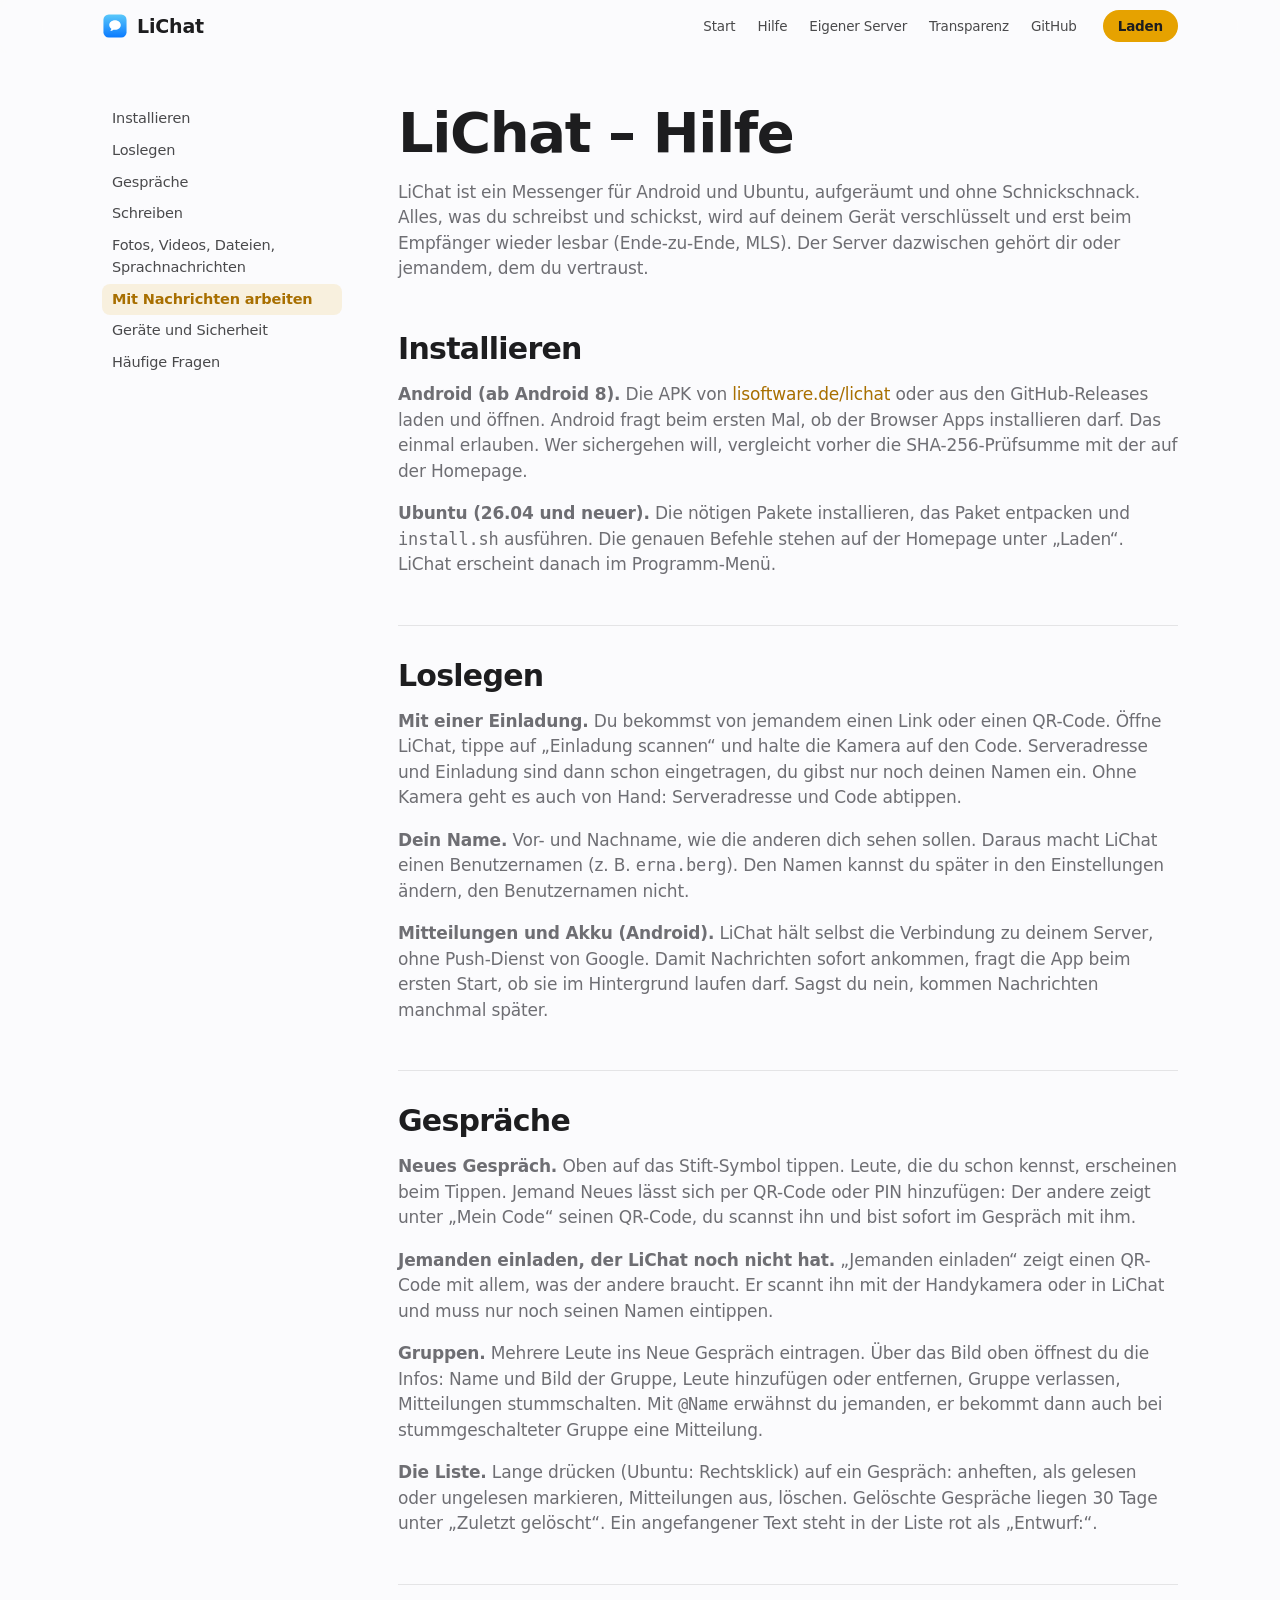
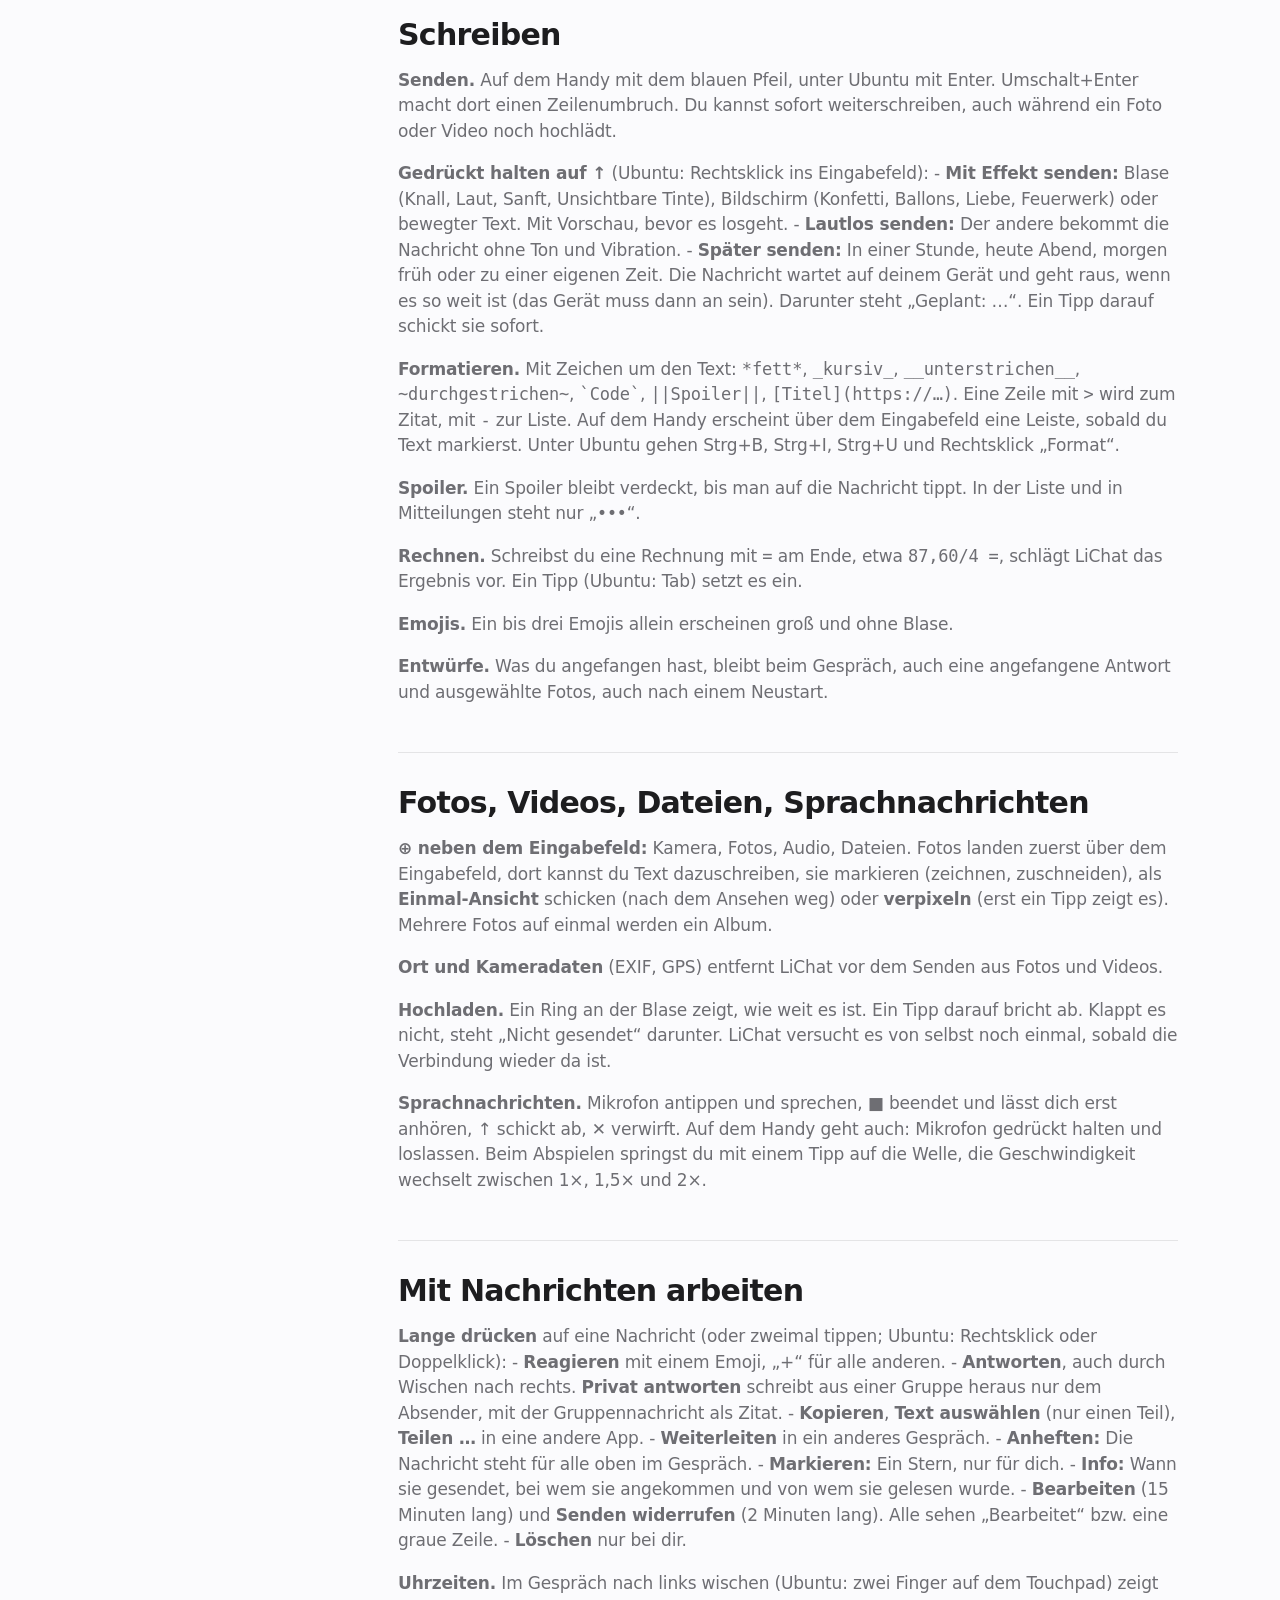
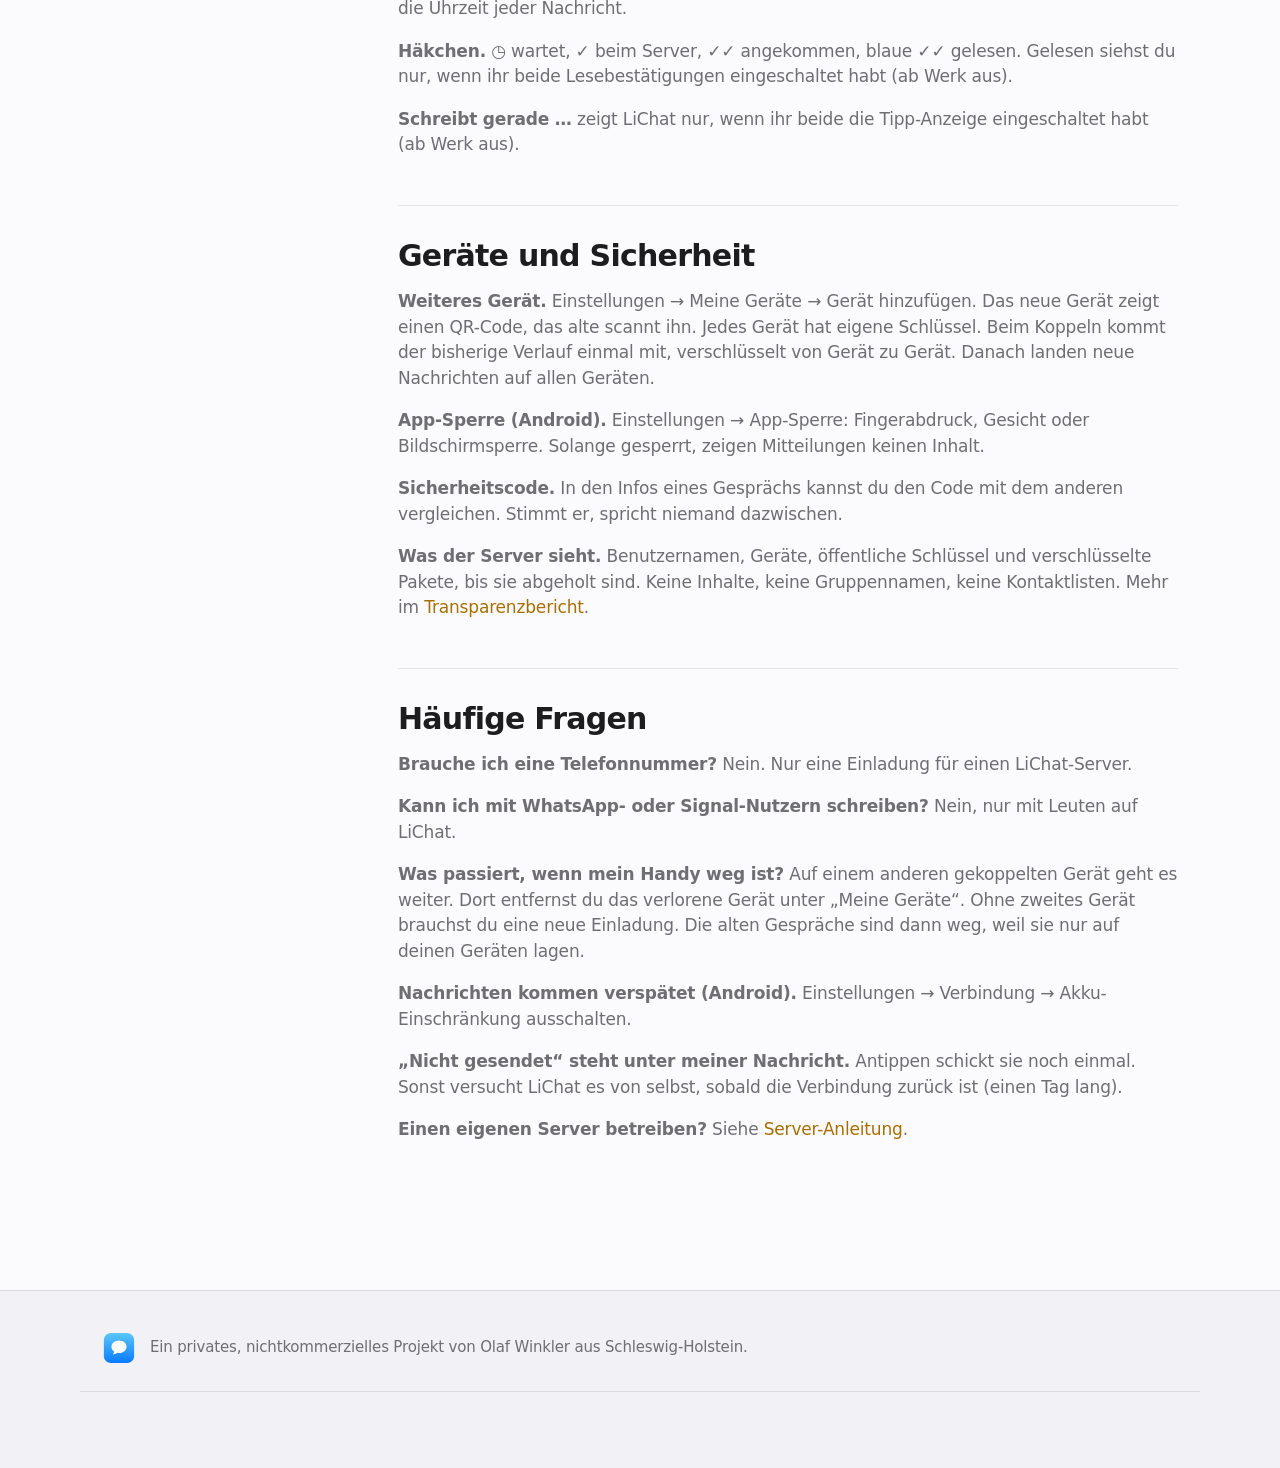
==== commit b21d5c3a: "[4c46ee84] Beispiele in Hilfe und Server-Anleitung ohne den Vornamen Anna (Olaf) Co-Authored-By: Cla" ====
--- a/homepage/hilfe.html
+++ b/homepage/hilfe.html
@@ -49,7 +49,7 @@
 „Einladung scannen“ und halte die Kamera auf den Code. Serveradresse und Einladung sind dann schon eingetragen, du gibst
 nur noch deinen Namen ein. Ohne Kamera geht es auch von Hand: Serveradresse und Code abtippen.</p>
 <p><strong>Dein Name.</strong> Vor- und Nachname, wie die anderen dich sehen sollen. Daraus macht LiChat einen Benutzernamen
-(z. B. <code>anna.berg</code>). Den Namen kannst du später in den Einstellungen ändern, den Benutzernamen nicht.</p>
+(z. B. <code>erna.berg</code>). Den Namen kannst du später in den Einstellungen ändern, den Benutzernamen nicht.</p>
 <p><strong>Mitteilungen und Akku (Android).</strong> LiChat hält selbst die Verbindung zu deinem Server, ohne Push-Dienst von Google.
 Damit Nachrichten sofort ankommen, fragt die App beim ersten Start, ob sie im Hintergrund laufen darf. Sagst du nein,
 kommen Nachrichten manchmal später.</p>
@@ -139,7 +139,7 @@
 <footer>
   <div class="wrap made">
     <img src="lichat.svg" alt="" width="34" height="34">
-    <p>Ein privates, nichtkommerzielles Projekt von LiSoftware aus Schleswig-Holstein.</p>
+    <p>Ein privates, nichtkommerzielles Projekt von Olaf Winkler aus Schleswig-Holstein.</p>
   </div>
 </footer>
 <script src="site.js"></script>
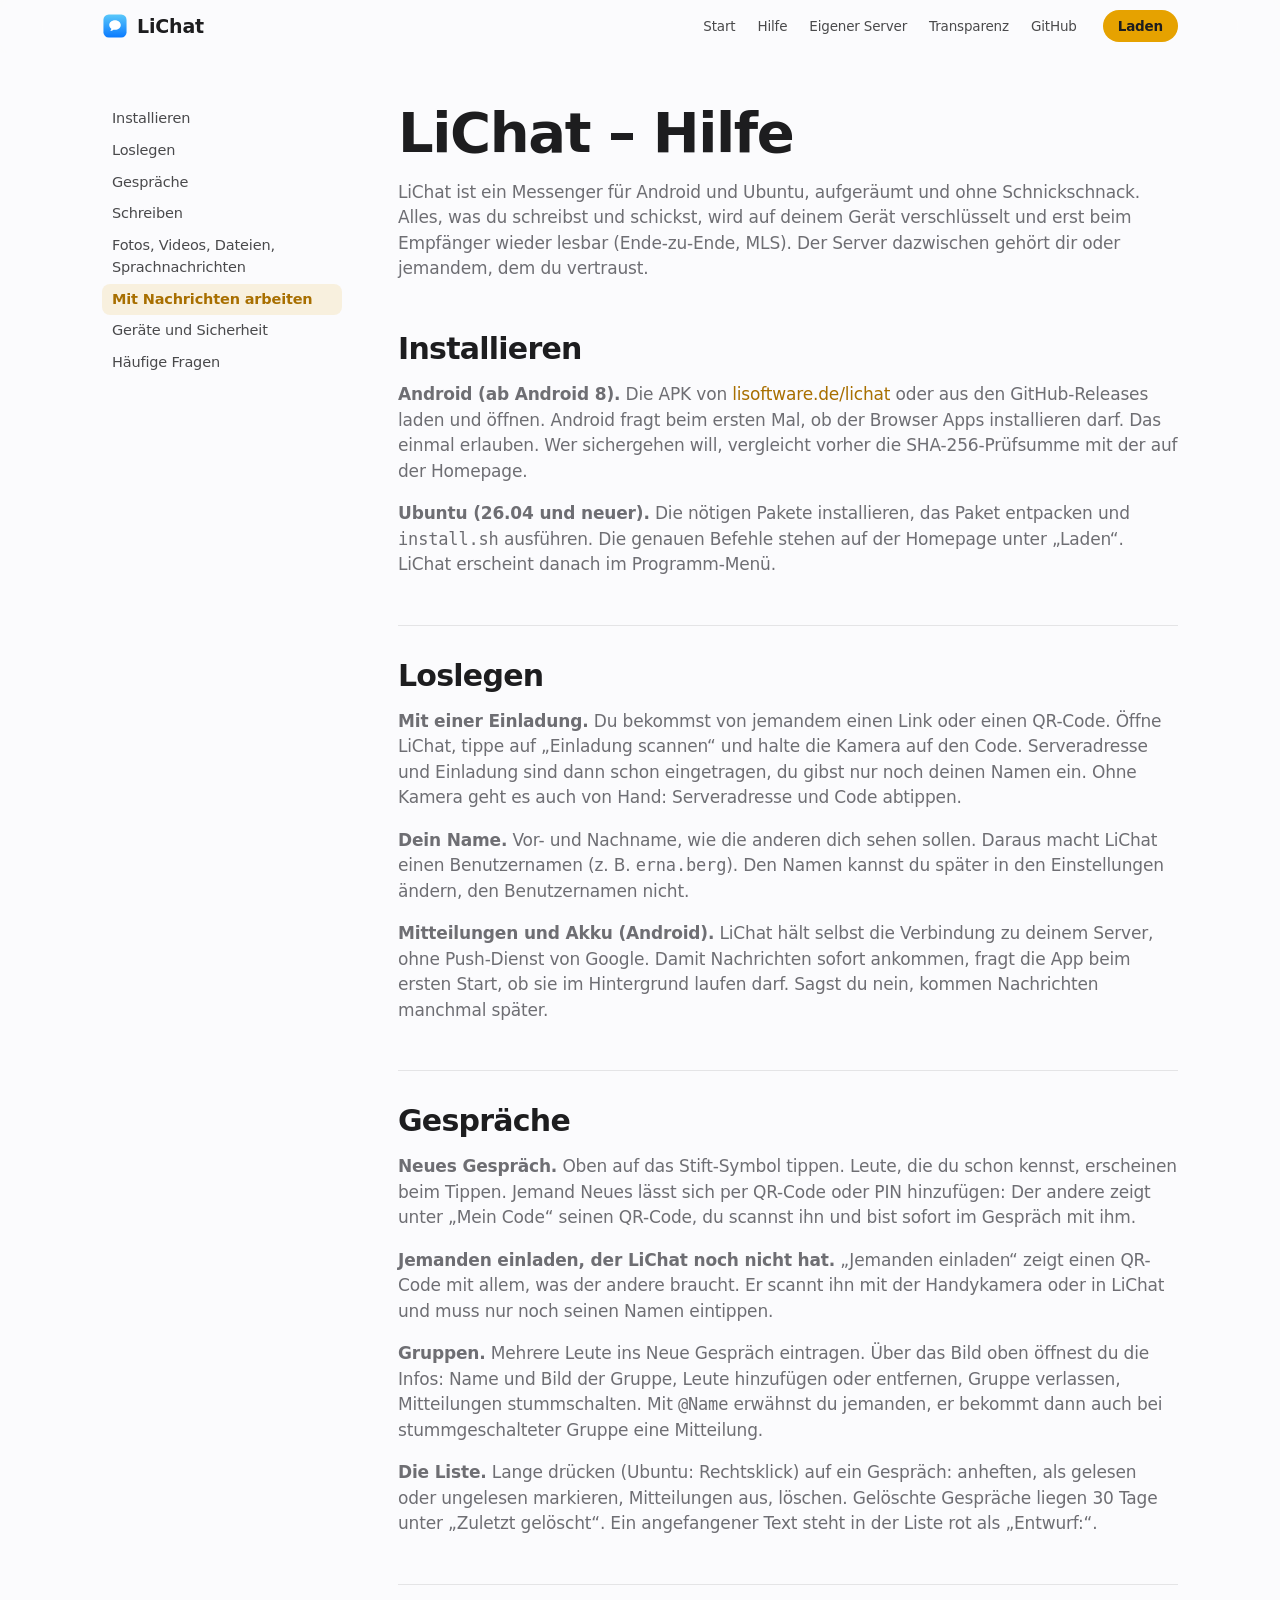
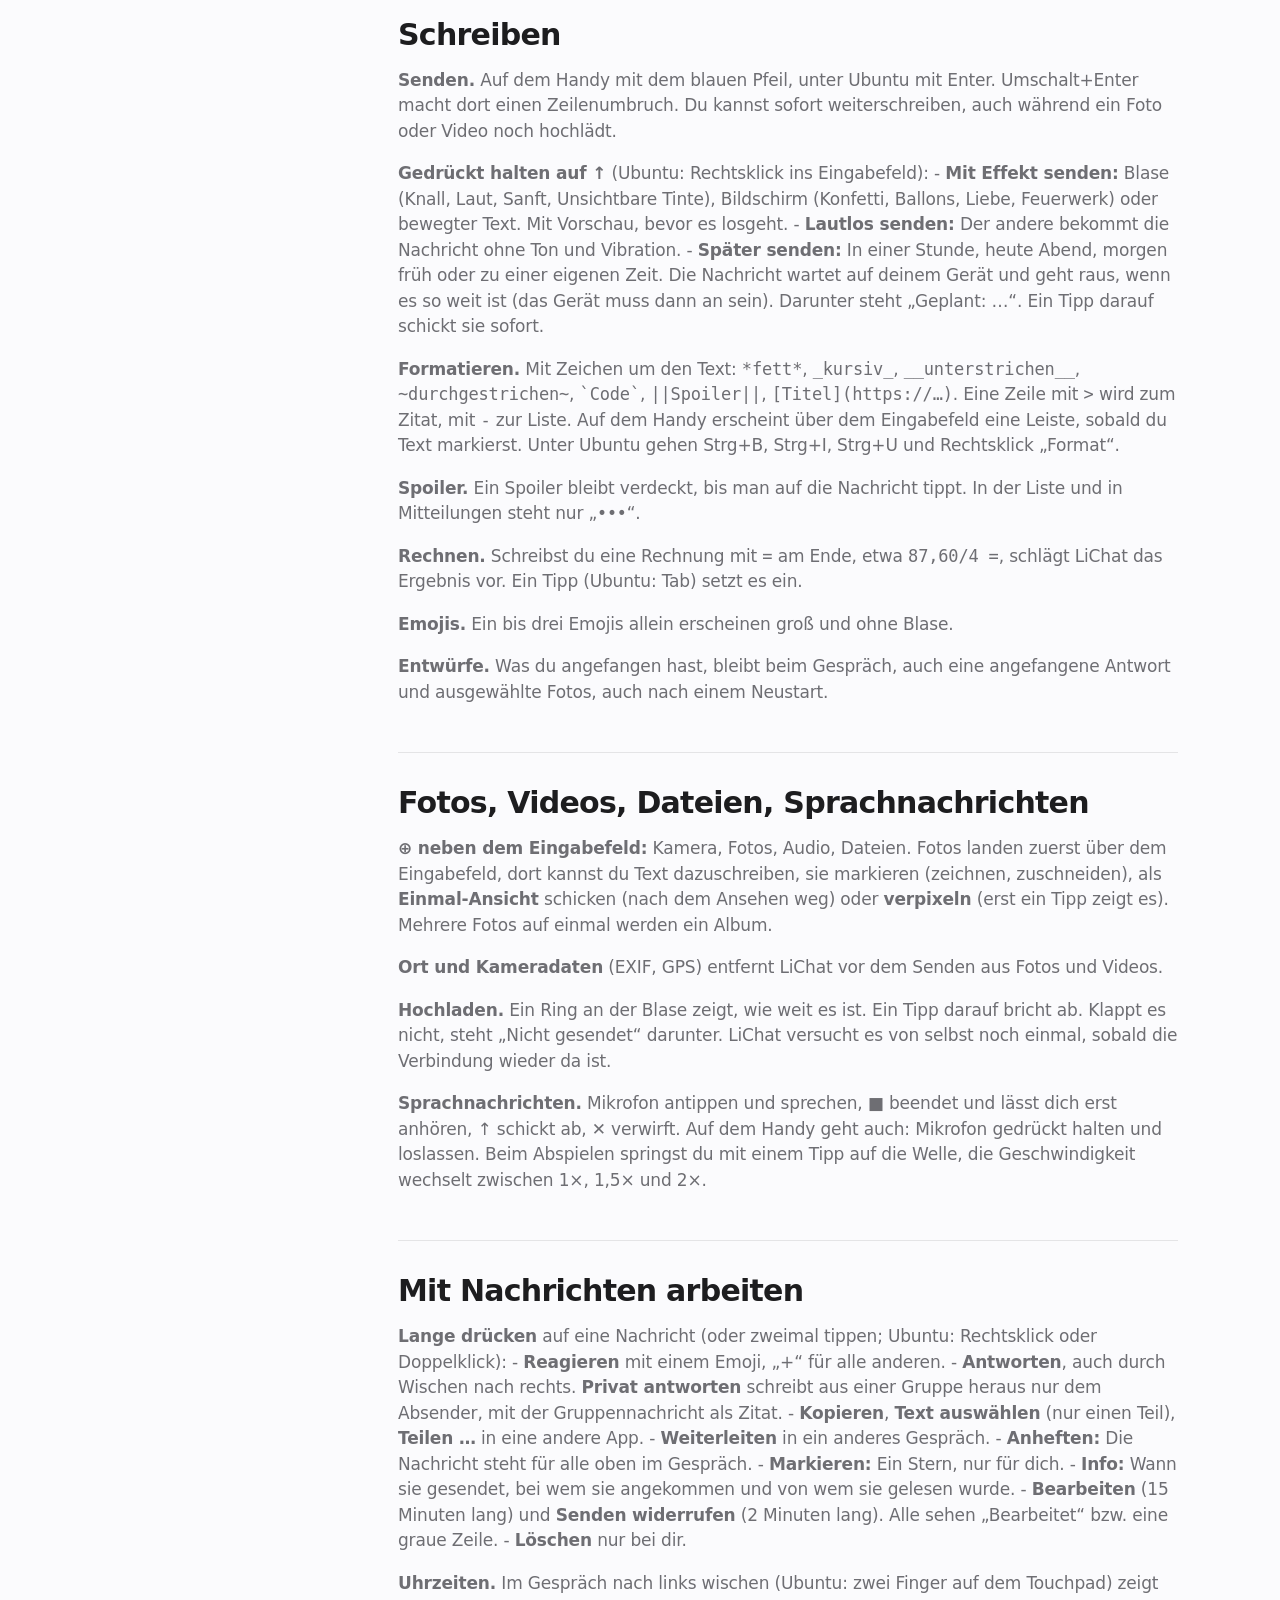
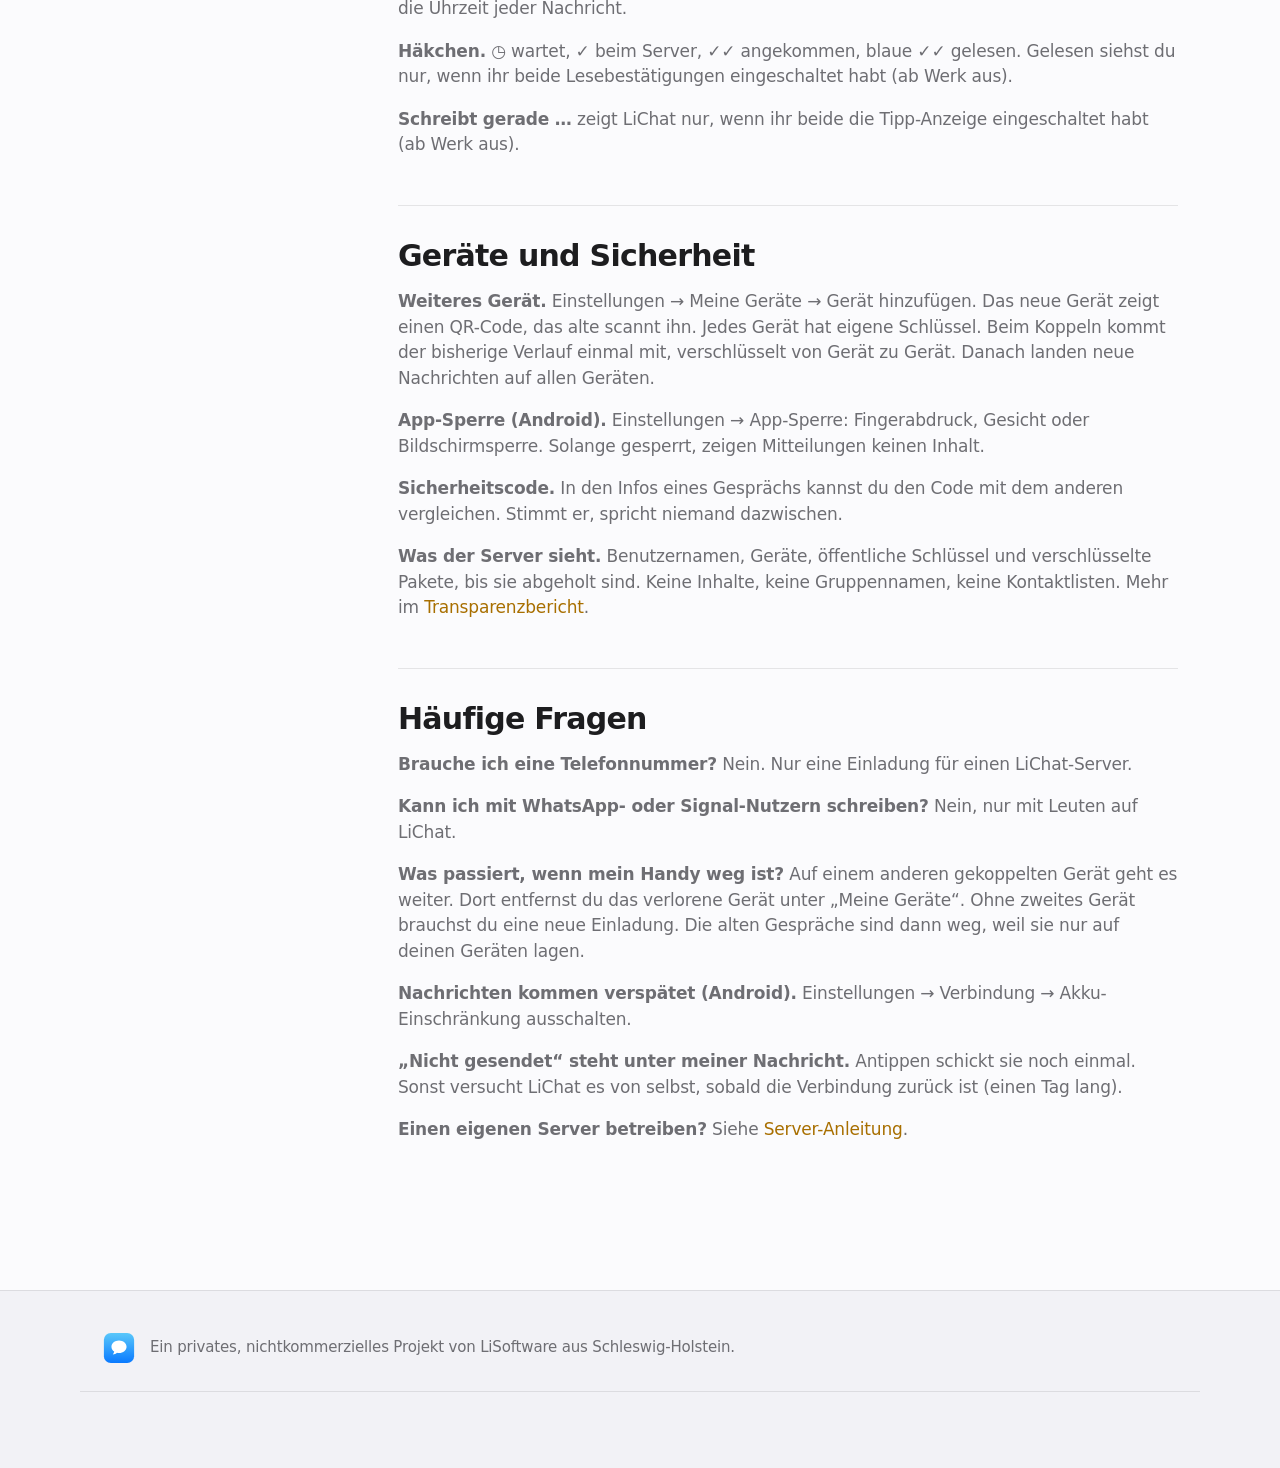
==== commit fb501ae6: "[4c46ee84] Beispiele in Hilfe und Server-Anleitung ohne den Vornamen Anna (Olaf) Co-Authored-By: Cla" ====
--- a/homepage/hilfe.html
+++ b/homepage/hilfe.html
@@ -139,7 +139,7 @@
 <footer>
   <div class="wrap made">
     <img src="lichat.svg" alt="" width="34" height="34">
-    <p>Ein privates, nichtkommerzielles Projekt von Olaf Winkler aus Schleswig-Holstein.</p>
+    <p>Ein privates, nichtkommerzielles Projekt von LiSoftware aus Schleswig-Holstein.</p>
   </div>
 </footer>
 <script src="site.js"></script>
